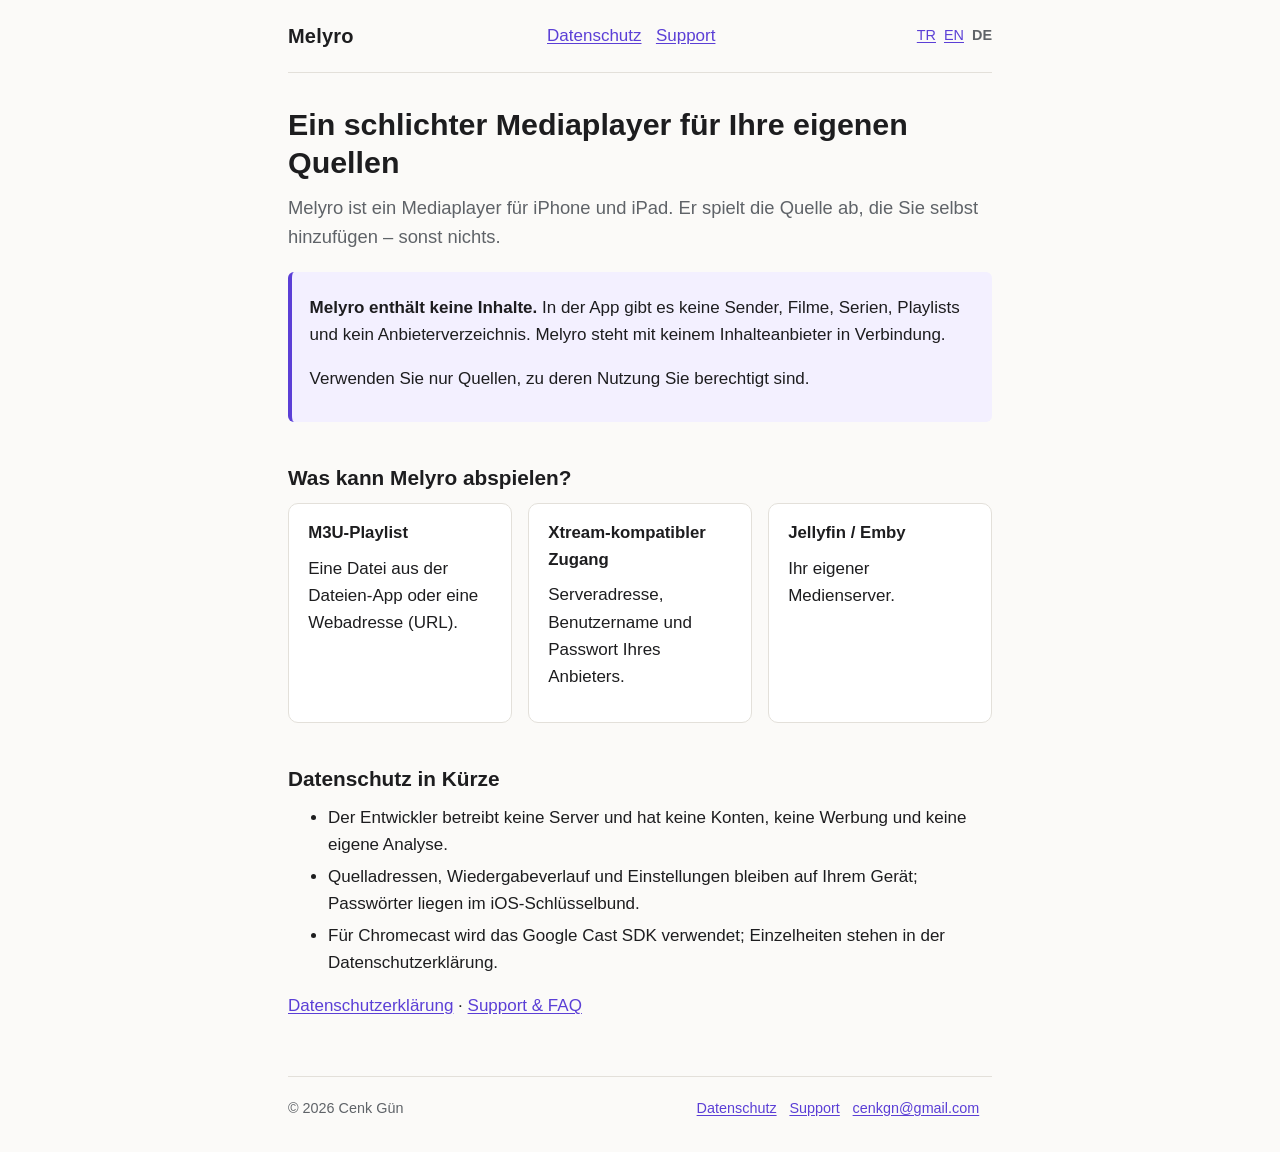
==== index-de.html @ 52bd28e0 "Melyro privacy policy, support page and App Review sample playlist Co-Authored-By: Claude Opus 5.5 (" ====
<!doctype html>
<html lang="de">
<head>
<meta charset="utf-8">
<meta name="viewport" content="width=device-width, initial-scale=1">
<meta name="robots" content="index">
<meta name="description" content="Melyro ist ein iOS-Mediaplayer für Ihre eigenen Quellen. Die App enthält keine Inhalte.">
<title>Melyro — Mediaplayer</title>
<link rel="stylesheet" href="style.css">
<link rel="alternate" hreflang="tr" href="https://cenkgundev.github.io/melyro-site/">
<link rel="alternate" hreflang="en" href="https://cenkgundev.github.io/melyro-site/index-en.html">
<link rel="alternate" hreflang="de" href="https://cenkgundev.github.io/melyro-site/index-de.html">
</head>
<body>
<div class="wrap">
<header class="site">
  <a class="brand" href="index-de.html">Melyro</a>
  <nav><a href="privacy-de.html">Datenschutz</a><a href="support.html#de">Support</a></nav>
  <div class="langs"><a href="index.html" hreflang="tr" lang="tr">TR</a><a href="index-en.html" hreflang="en" lang="en">EN</a><strong>DE</strong></div>
</header>
<main>
<h1>Ein schlichter Mediaplayer für Ihre eigenen Quellen</h1>
<p class="lead">Melyro ist ein Mediaplayer für iPhone und iPad. Er spielt die Quelle ab, die Sie selbst hinzufügen – sonst nichts.</p>

<div class="note">
  <p><strong>Melyro enthält keine Inhalte.</strong> In der App gibt es keine Sender, Filme, Serien, Playlists und kein Anbieterverzeichnis. Melyro steht mit keinem Inhalteanbieter in Verbindung.</p>
  <p>Verwenden Sie nur Quellen, zu deren Nutzung Sie berechtigt sind.</p>
</div>

<h2>Was kann Melyro abspielen?</h2>
<div class="cards">
  <div class="card"><h3>M3U-Playlist</h3><p>Eine Datei aus der Dateien-App oder eine Webadresse (URL).</p></div>
  <div class="card"><h3>Xtream-kompatibler Zugang</h3><p>Serveradresse, Benutzername und Passwort Ihres Anbieters.</p></div>
  <div class="card"><h3>Jellyfin / Emby</h3><p>Ihr eigener Medienserver.</p></div>
</div>

<h2>Datenschutz in Kürze</h2>
<ul>
  <li>Der Entwickler betreibt keine Server und hat keine Konten, keine Werbung und keine eigene Analyse.</li>
  <li>Quelladressen, Wiedergabeverlauf und Einstellungen bleiben auf Ihrem Gerät; Passwörter liegen im iOS-Schlüsselbund.</li>
  <li>Für Chromecast wird das Google Cast SDK verwendet; Einzelheiten stehen in der Datenschutzerklärung.</li>
</ul>
<p><a href="privacy-de.html">Datenschutzerklärung</a> · <a href="support.html#de">Support &amp; FAQ</a></p>
</main>
<footer class="site">
  <span>© 2026 Cenk Gün</span>
  <span><a href="privacy-de.html">Datenschutz</a><a href="support.html#de">Support</a><a href="mailto:cenkgn@gmail.com">cenkgn@gmail.com</a></span>
</footer>
</div>
</body>
</html>
---- style.css ----
:root {
  --bg: #fbfaf8;
  --fg: #1d1d1f;
  --muted: #5f6368;
  --line: #e3e0da;
  --accent: #5b3fd6;
  --card: #ffffff;
  --note: #f3f0ff;
  color-scheme: light;
}
@media (prefers-color-scheme: dark) {
  :root {
    --bg: #121214;
    --fg: #ececf0;
    --muted: #a1a1aa;
    --line: #2c2c31;
    --accent: #a795ff;
    --card: #1b1b1f;
    --note: #221d38;
    color-scheme: dark;
  }
}
* { box-sizing: border-box; }
html { -webkit-text-size-adjust: 100%; }
body {
  margin: 0;
  background: var(--bg);
  color: var(--fg);
  font: 17px/1.6 -apple-system, BlinkMacSystemFont, "Segoe UI", Roboto, "Helvetica Neue", Arial, sans-serif;
  padding: 0 1rem;
}
.wrap { max-width: 44rem; margin: 0 auto; }
header.site {
  display: flex; flex-wrap: wrap; align-items: center; justify-content: space-between;
  gap: .5rem 1rem; padding: 1.25rem 0; border-bottom: 1px solid var(--line);
}
.brand { font-weight: 700; font-size: 1.25rem; color: var(--fg); text-decoration: none; letter-spacing: .01em; }
nav a { margin-left: .9rem; }
nav a:first-child { margin-left: 0; }
.langs { font-size: .9rem; color: var(--muted); }
.langs a, .langs strong { margin-left: .5rem; }
a { color: var(--accent); text-underline-offset: 2px; }
a:hover { text-decoration-thickness: 2px; }
main { padding: 1.5rem 0 2.5rem; }
h1 { font-size: 1.9rem; line-height: 1.25; margin: .5rem 0 .75rem; }
h2 { font-size: 1.3rem; margin: 2.2rem 0 .5rem; padding-top: .25rem; }
h3 { font-size: 1.05rem; margin: 1.5rem 0 .35rem; }
p, ul, ol { margin: .5rem 0 1rem; }
li { margin: .3rem 0; }
.lead { font-size: 1.15rem; color: var(--muted); }
.meta { color: var(--muted); font-size: .95rem; }
.note {
  background: var(--note); border-left: 4px solid var(--accent);
  padding: .9rem 1.1rem; border-radius: 6px; margin: 1.25rem 0;
}
.card {
  background: var(--card); border: 1px solid var(--line); border-radius: 10px;
  padding: 1rem 1.2rem; margin: 1rem 0;
}
.cards { display: grid; gap: 1rem; grid-template-columns: repeat(auto-fit, minmax(14rem, 1fr)); }
.cards .card { margin: 0; }
.cards h3 { margin-top: 0; }
table { border-collapse: collapse; width: 100%; font-size: .95rem; }
.table { overflow-x: auto; margin: 1rem 0; }
th, td { text-align: left; vertical-align: top; padding: .55rem .6rem; border-bottom: 1px solid var(--line); }
th { font-weight: 600; }
code { font-family: ui-monospace, SFMono-Regular, Menlo, monospace; font-size: .88em; word-break: break-all; }
details { border-bottom: 1px solid var(--line); padding: .6rem 0; }
summary { cursor: pointer; font-weight: 600; }
details > :not(summary) { margin-top: .5rem; }
hr { border: 0; border-top: 1px solid var(--line); margin: 2.5rem 0; }
footer.site {
  border-top: 1px solid var(--line); padding: 1.25rem 0 2rem;
  color: var(--muted); font-size: .9rem;
  display: flex; flex-wrap: wrap; justify-content: space-between; gap: .5rem 1rem;
}
footer.site a { margin-right: .8rem; }
@media (max-width: 30rem) {
  body { font-size: 16px; }
  h1 { font-size: 1.6rem; }
}
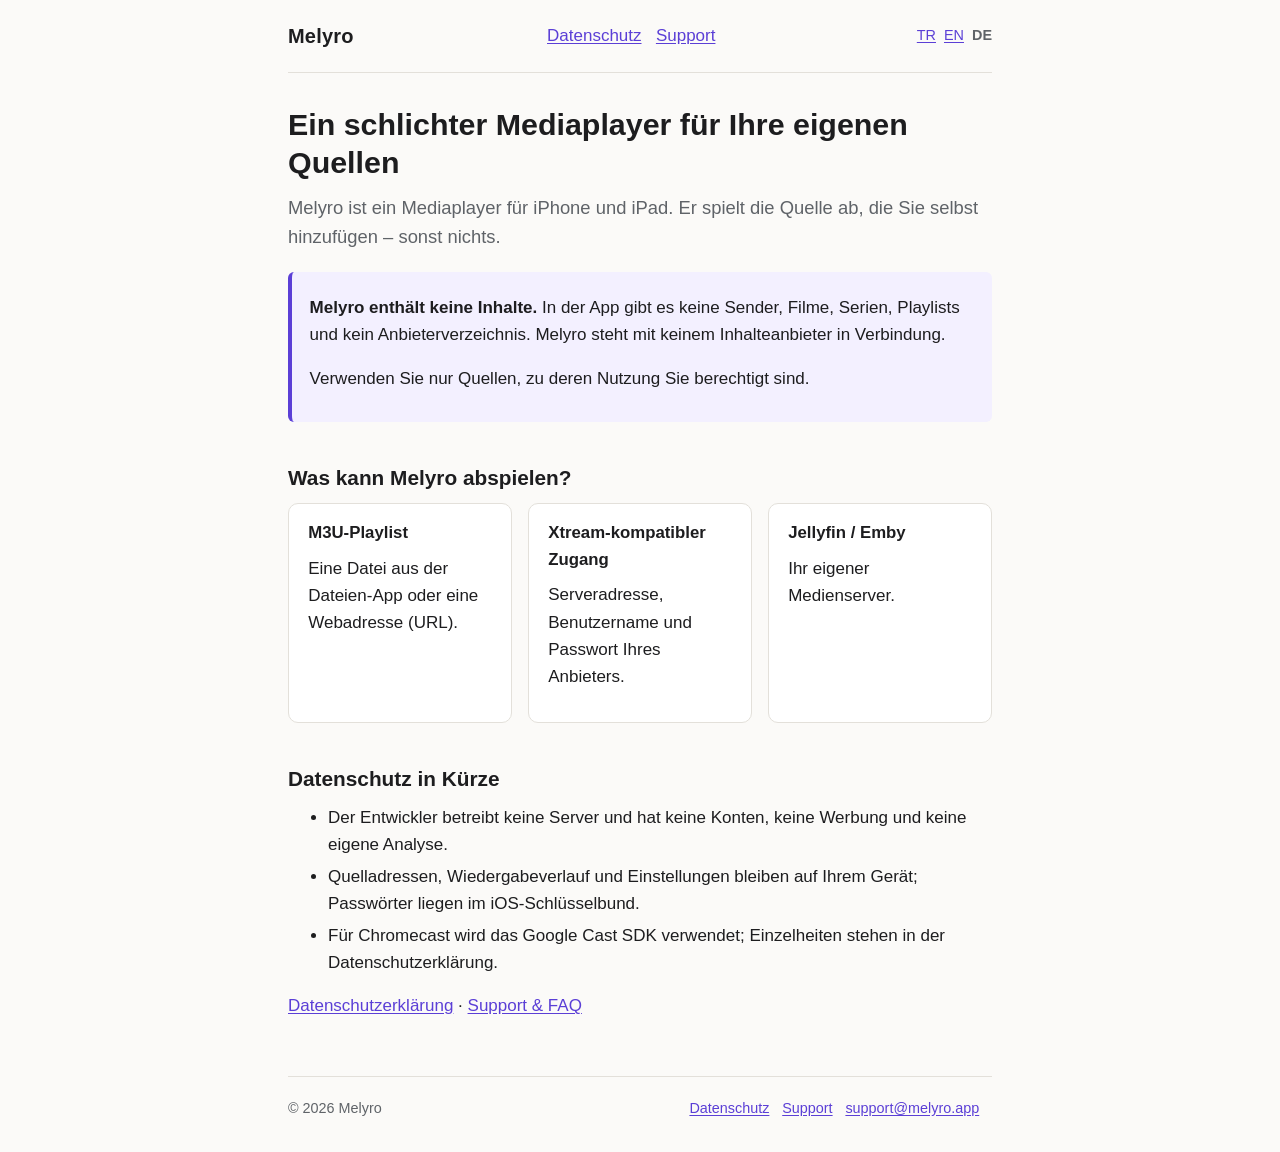
==== commit 32d83d69: "İletişim adresi support@melyro.app; alt bilgide ad yerine Melyro Sitedeki tüm cenkgn@gmail.com bağla" ====
--- a/index-de.html
+++ b/index-de.html
@@ -43,8 +43,8 @@
 <p><a href="privacy-de.html">Datenschutzerklärung</a> · <a href="support.html#de">Support &amp; FAQ</a></p>
 </main>
 <footer class="site">
-  <span>© 2026 Cenk Gün</span>
-  <span><a href="privacy-de.html">Datenschutz</a><a href="support.html#de">Support</a><a href="mailto:cenkgn@gmail.com">cenkgn@gmail.com</a></span>
+  <span>© 2026 Melyro</span>
+  <span><a href="privacy-de.html">Datenschutz</a><a href="support.html#de">Support</a><a href="mailto:support@melyro.app">support@melyro.app</a></span>
 </footer>
 </div>
 </body>
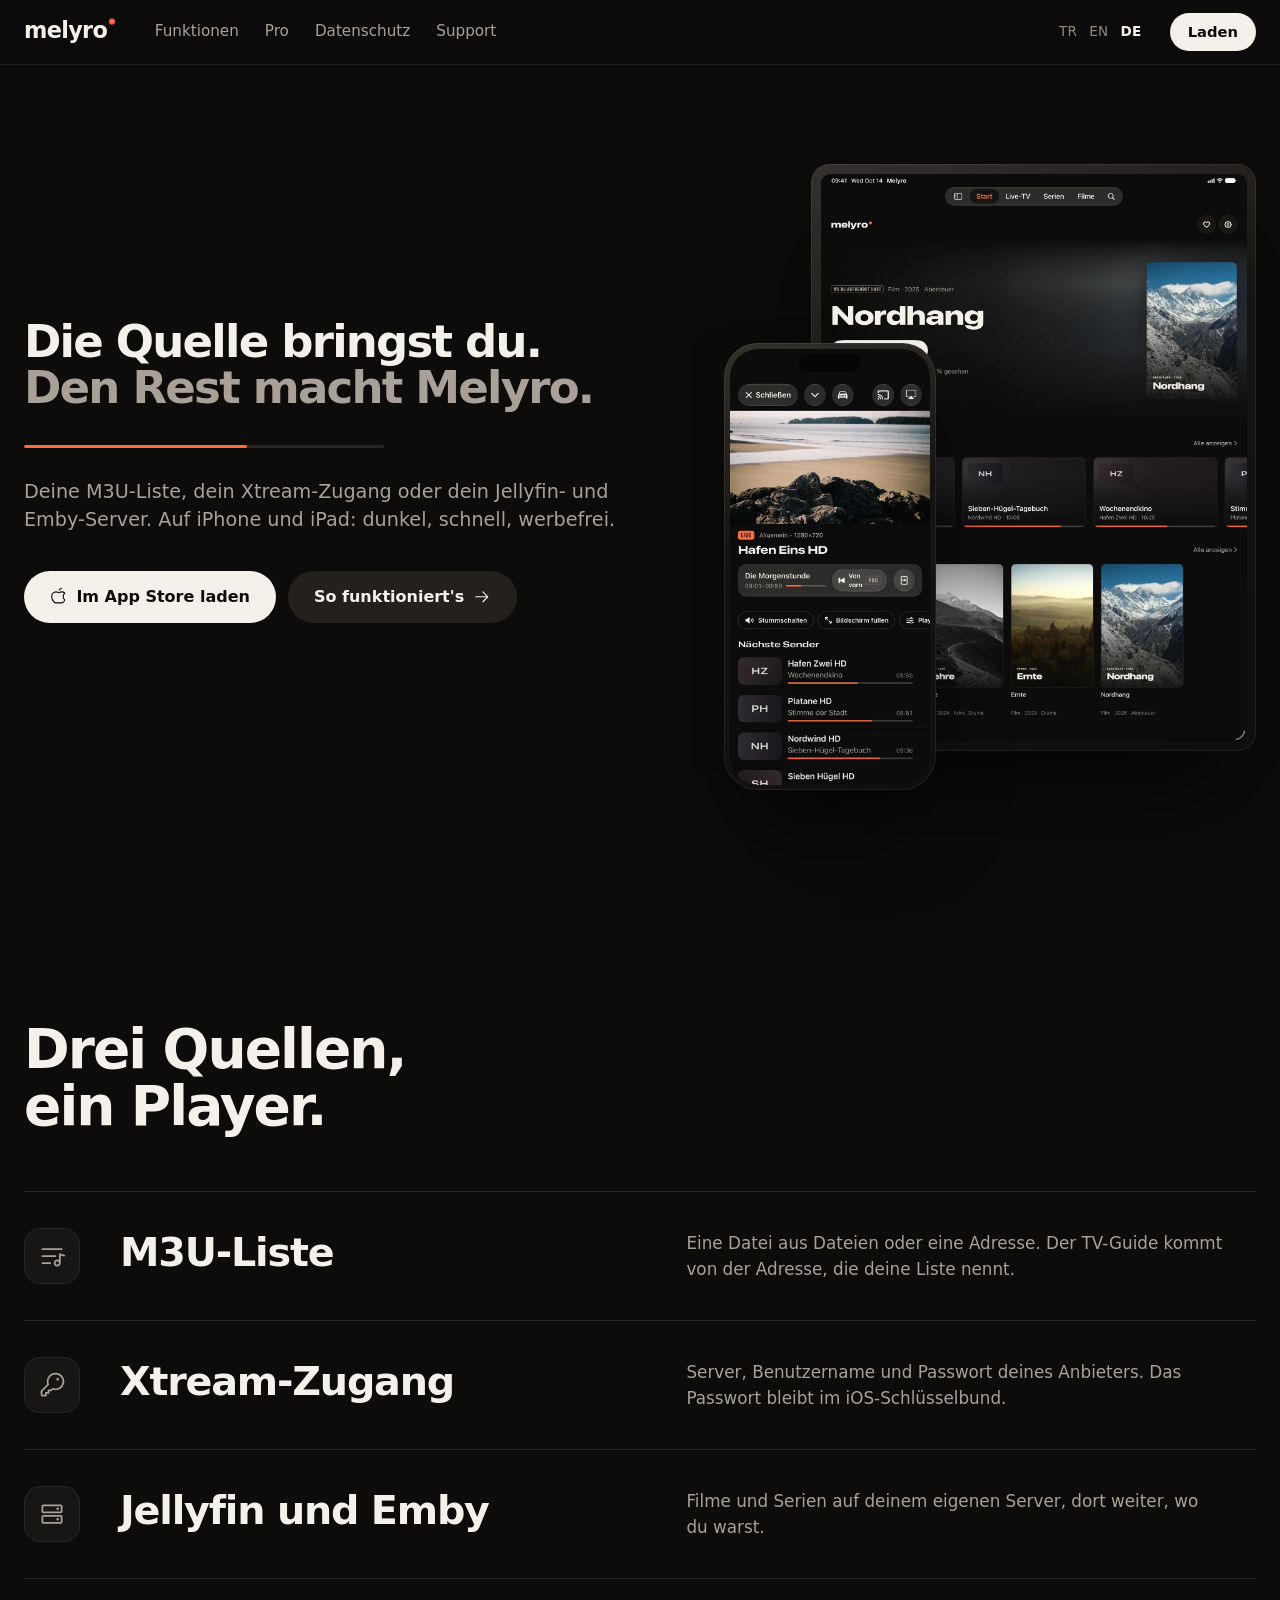
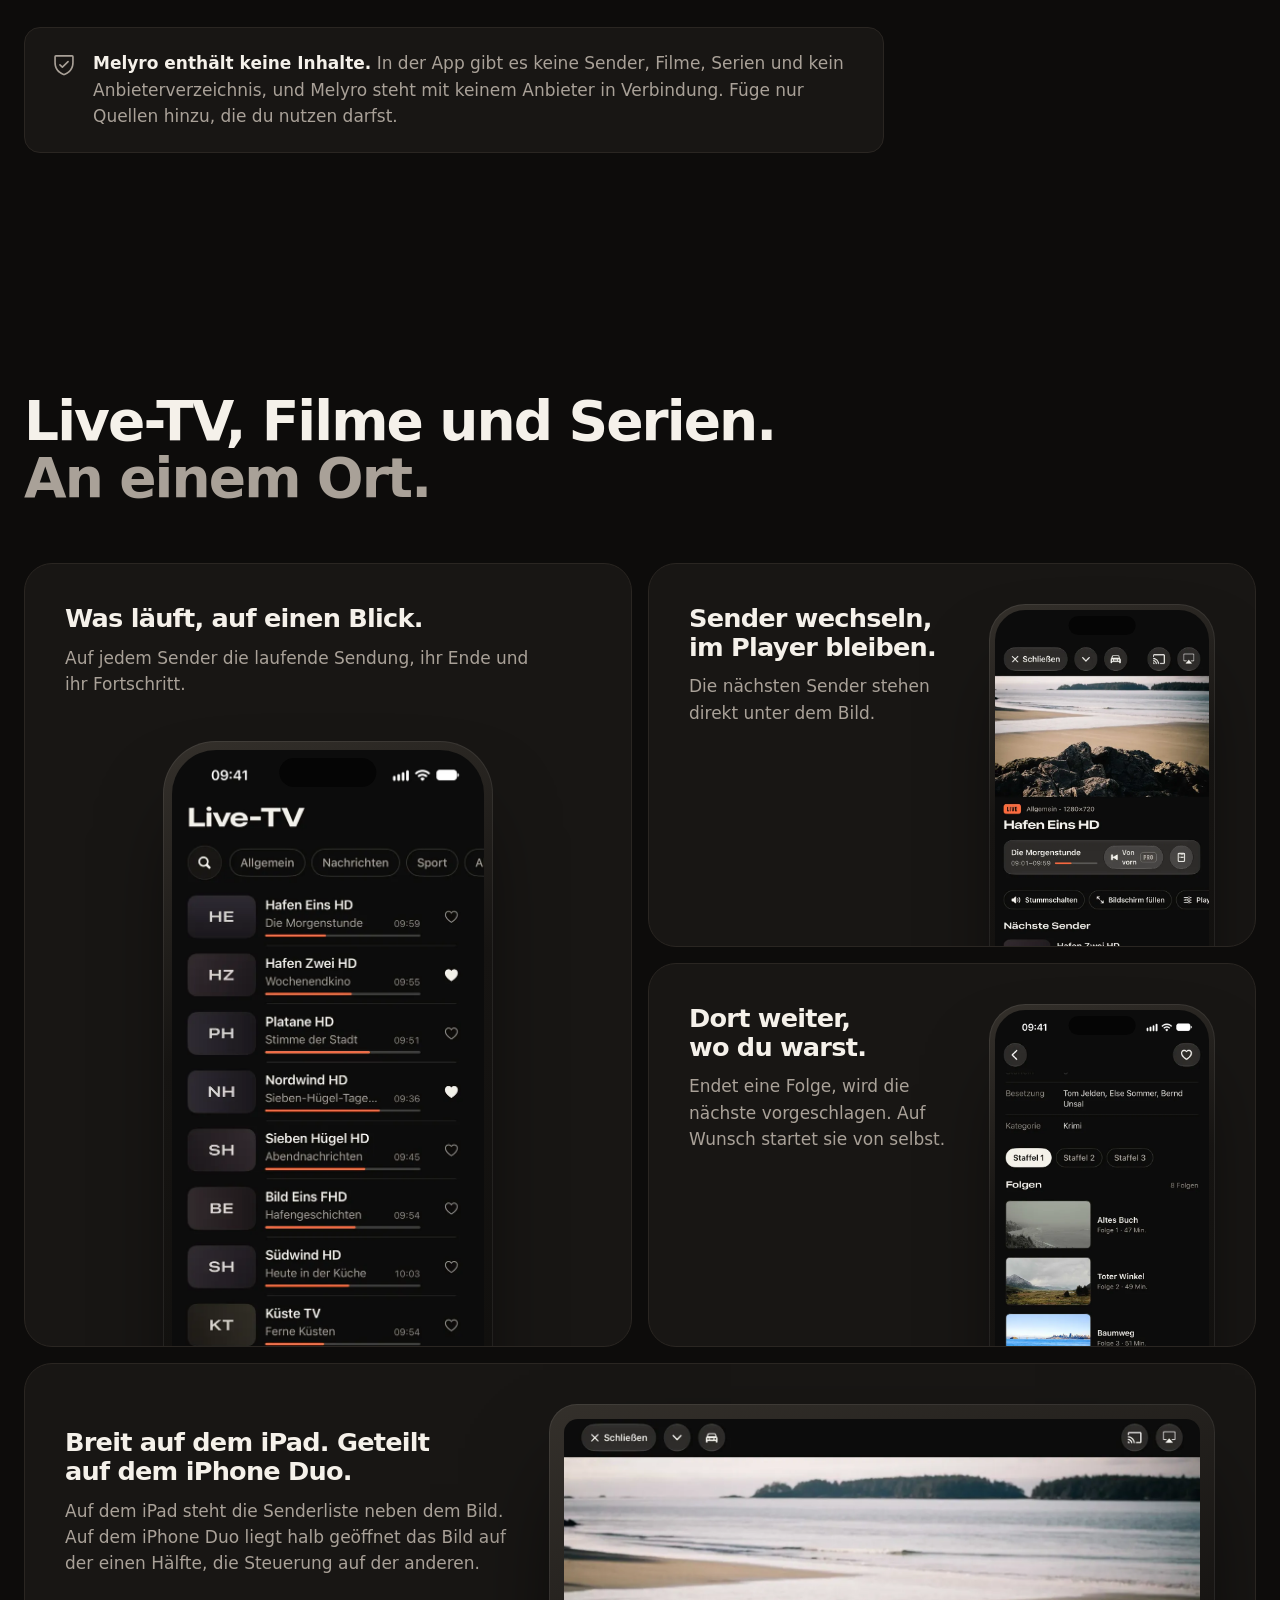
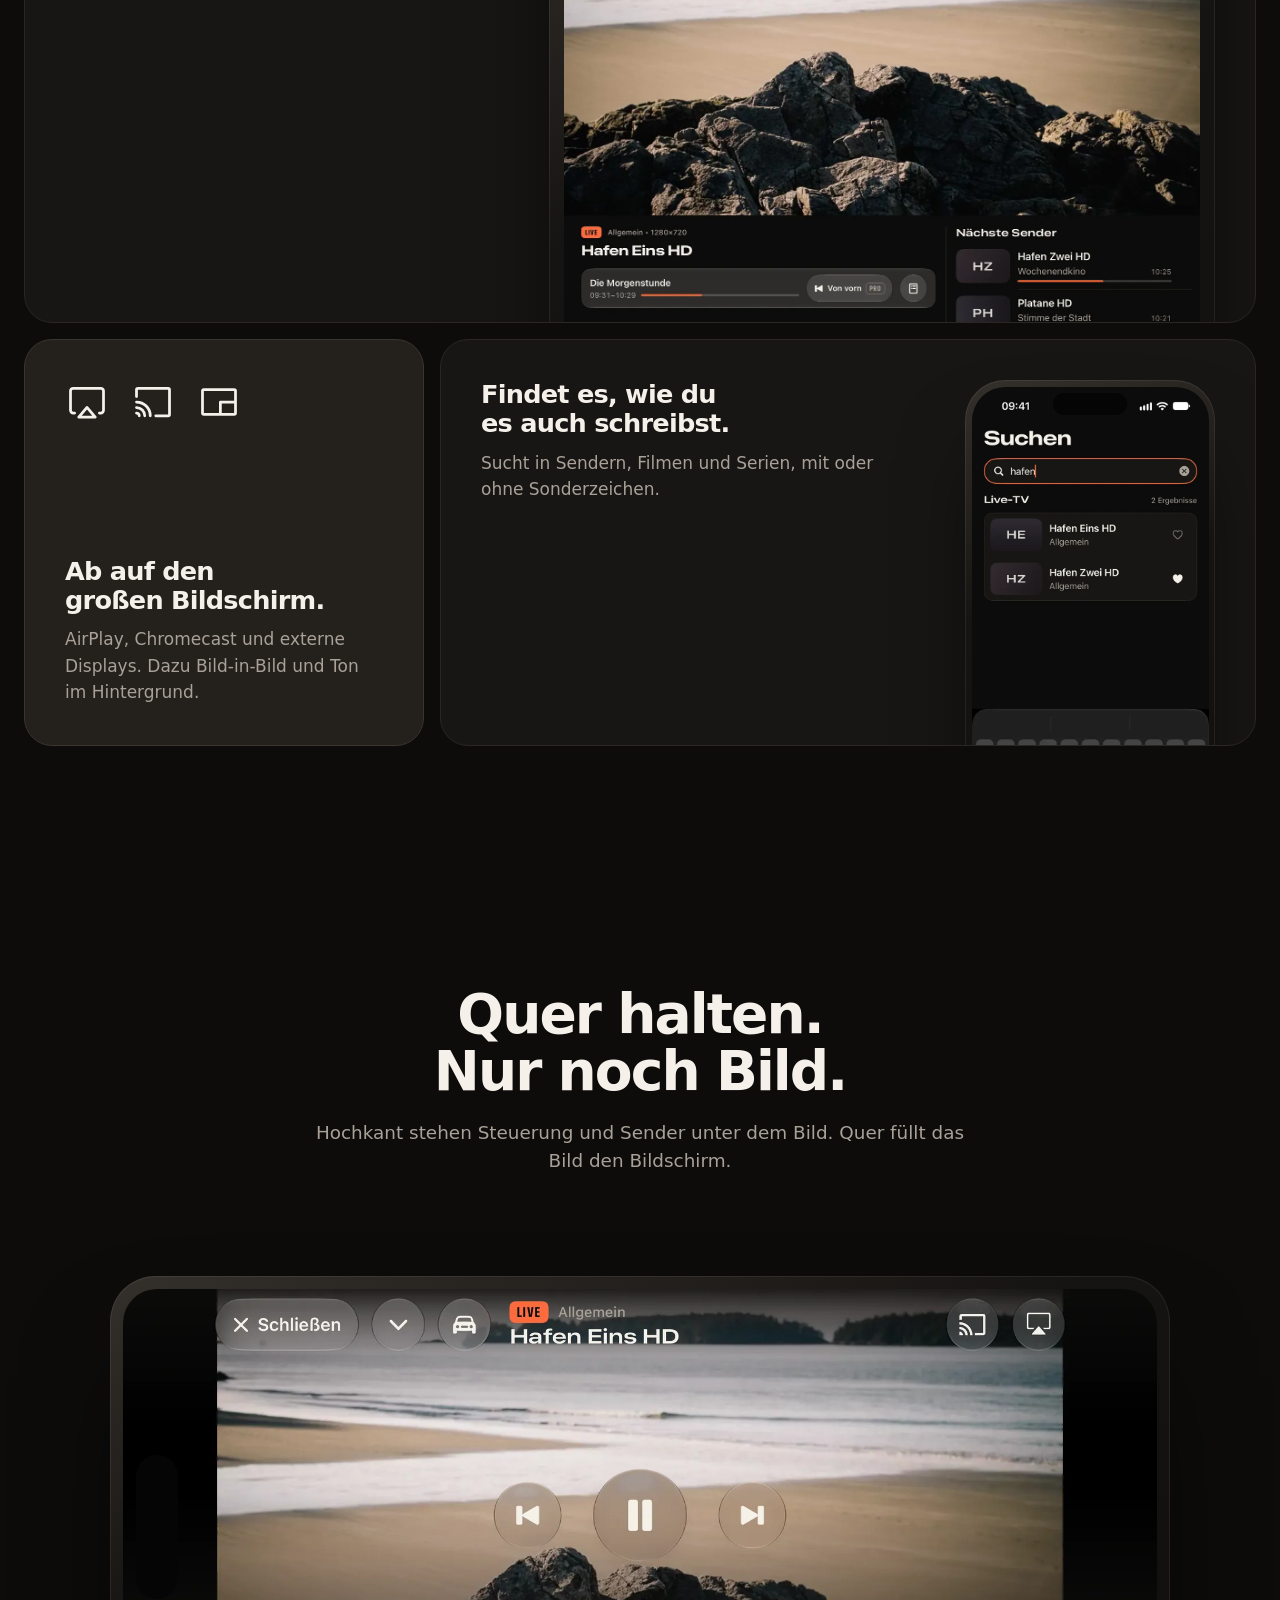
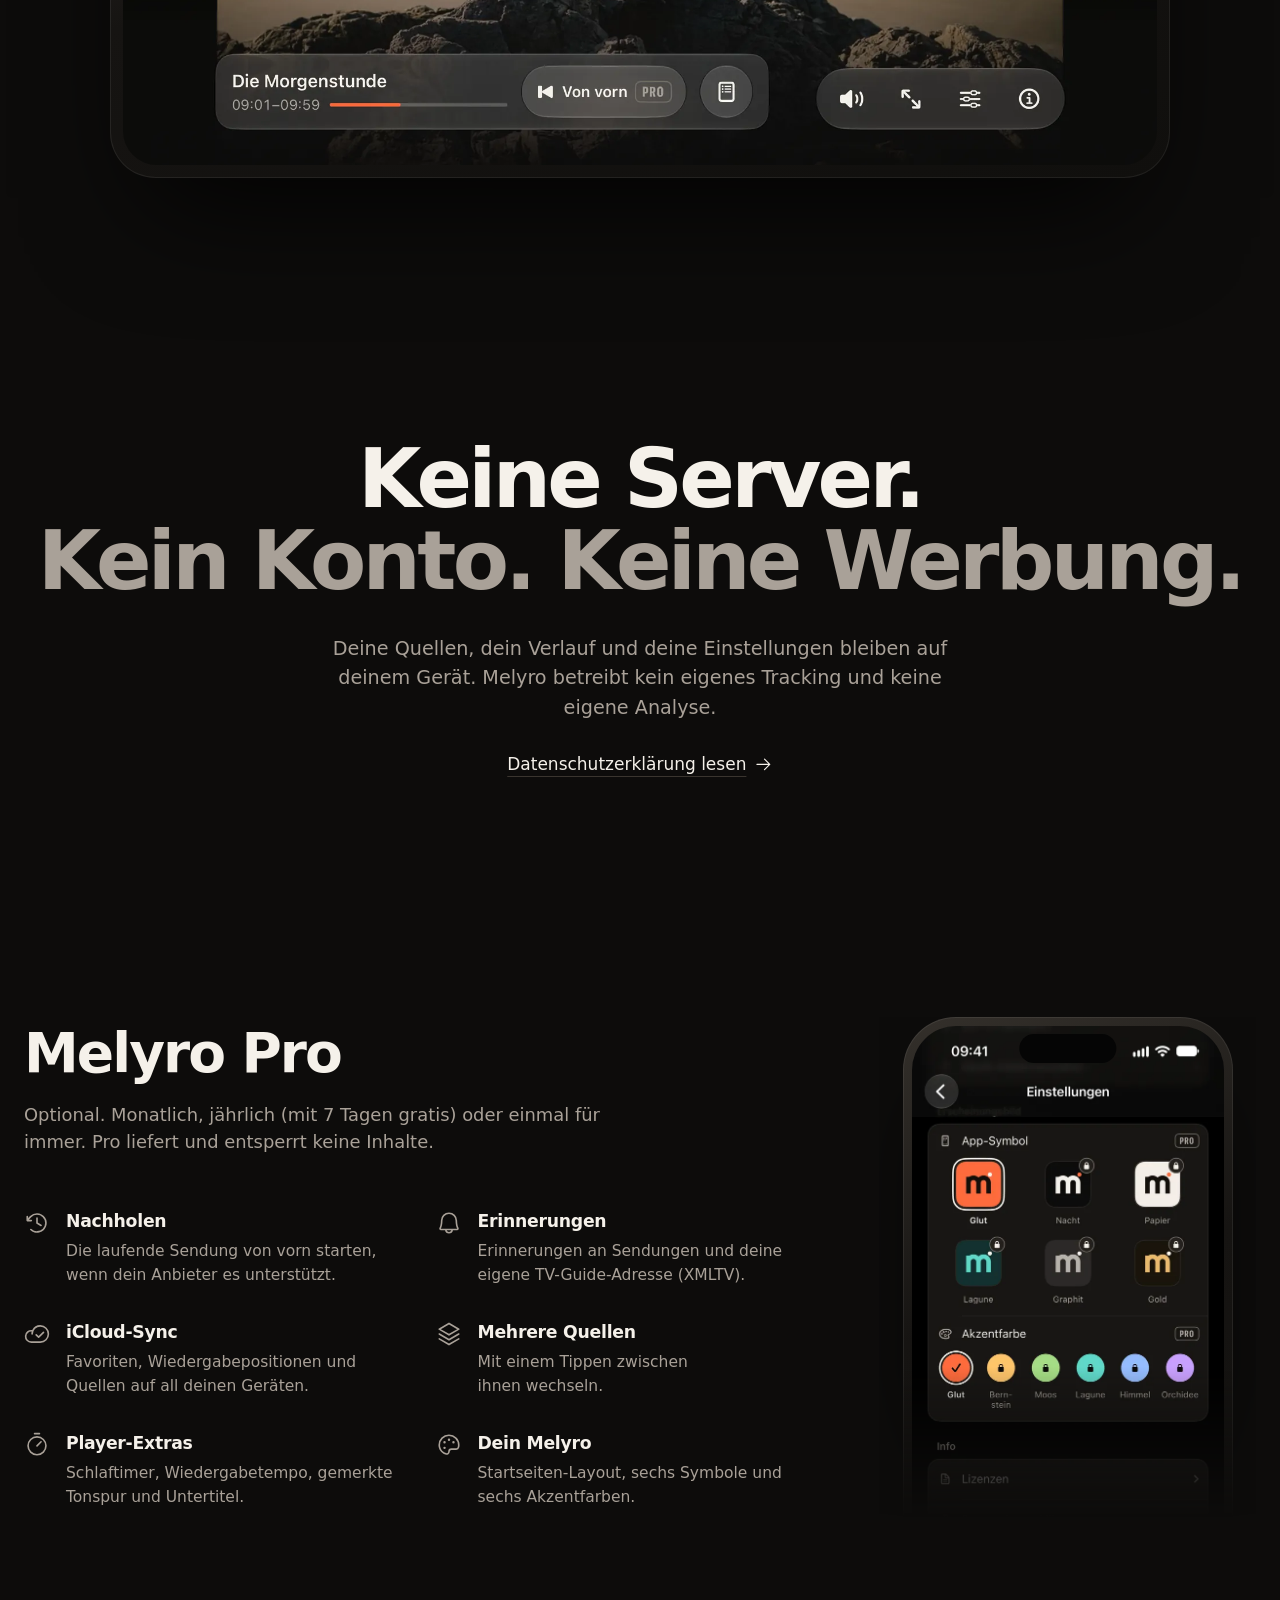
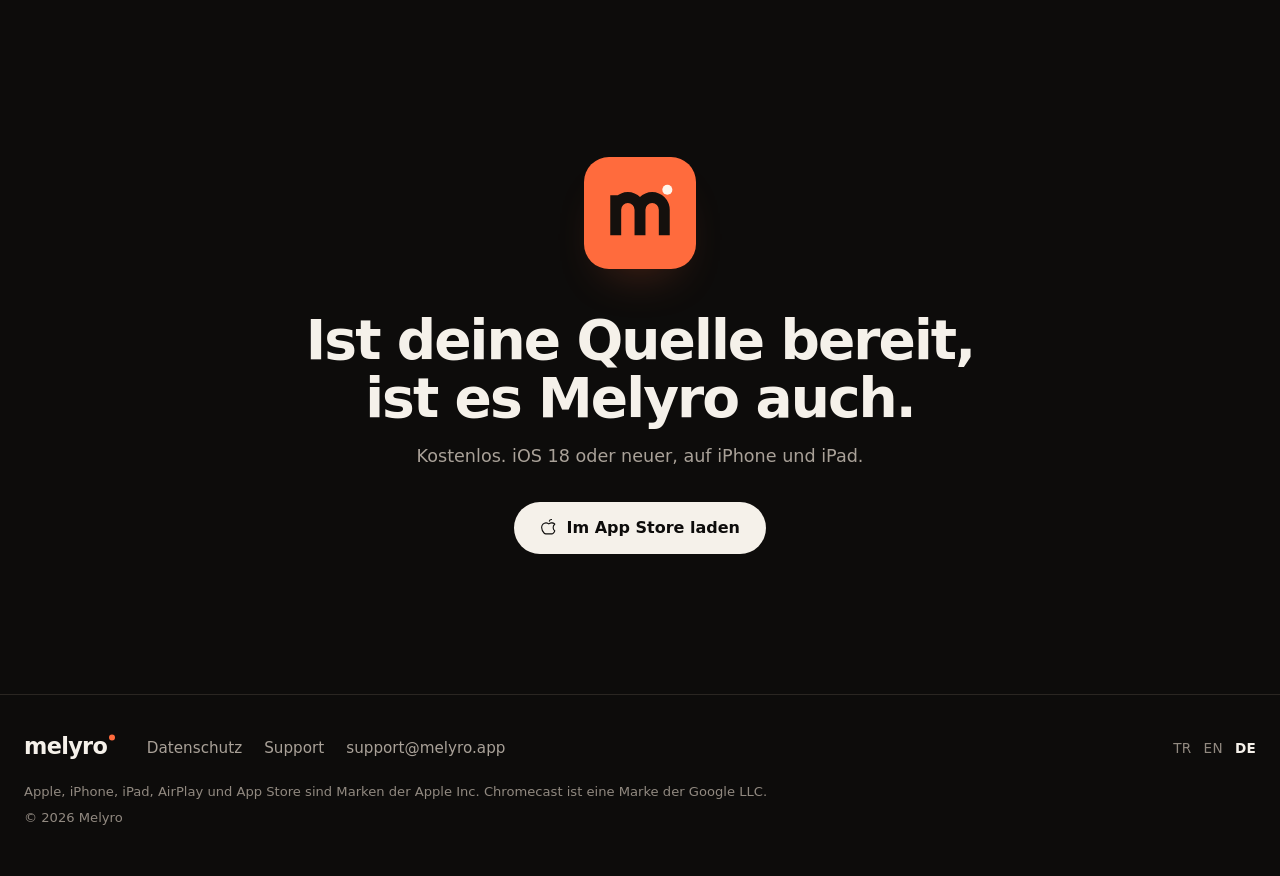
==== commit ac4cf393: "Yeni anasayfa: Sinyal diliyle ürün sayfası (TR/EN/DE) Anasayfa baştan tasarlandı: uygulamanın Sinyal" ====
--- a/index-de.html
+++ b/index-de.html
@@ -2,50 +2,169 @@
 <html lang="de">
 <head>
 <meta charset="utf-8">
-<meta name="viewport" content="width=device-width, initial-scale=1">
+<meta name="viewport" content="width=device-width, initial-scale=1, viewport-fit=cover">
 <meta name="robots" content="index">
-<meta name="description" content="Melyro ist ein iOS-Mediaplayer für Ihre eigenen Quellen. Die App enthält keine Inhalte.">
-<title>Melyro — Mediaplayer</title>
-<link rel="stylesheet" href="style.css">
-<link rel="alternate" hreflang="tr" href="https://cenkgundev.github.io/melyro-site/">
-<link rel="alternate" hreflang="en" href="https://cenkgundev.github.io/melyro-site/index-en.html">
-<link rel="alternate" hreflang="de" href="https://cenkgundev.github.io/melyro-site/index-de.html">
+<meta name="description" content="Melyro spielt deine eigene M3U-Liste, deinen Xtream-Zugang oder deinen Jellyfin- und Emby-Server auf iPhone und iPad ab. Dunkel, schnell und werbefrei. Ohne eigene Inhalte.">
+<meta name="theme-color" content="#0D0C0B">
+<meta name="color-scheme" content="dark">
+<meta name="apple-itunes-app" content="app-id=6812315758">
+<meta property="og:type" content="website">
+<meta property="og:title" content="Melyro: ein Mediaplayer für iPhone und iPad">
+<meta property="og:description" content="Melyro spielt deine eigene M3U-Liste, deinen Xtream-Zugang oder deinen Jellyfin- und Emby-Server auf iPhone und iPad ab. Dunkel, schnell und werbefrei. Ohne eigene Inhalte.">
+<meta property="og:url" content="https://melyro.app/index-de.html">
+<meta property="og:image" content="https://melyro.app/img/og.png">
+<meta name="twitter:card" content="summary_large_image">
+<title>Melyro: ein Mediaplayer für iPhone und iPad</title>
+<link rel="canonical" href="https://melyro.app/index-de.html">
+<link rel="alternate" hreflang="tr" href="https://melyro.app/">
+<link rel="alternate" hreflang="en" href="https://melyro.app/index-en.html">
+<link rel="alternate" hreflang="de" href="https://melyro.app/index-de.html">
+<link rel="icon" href="img/mark.svg" type="image/svg+xml">
+<link rel="apple-touch-icon" href="img/apple-touch-icon.png">
+<link rel="preload" as="image" href="img/player-de.webp" fetchpriority="high">
+<link rel="stylesheet" href="home.css">
+<script src="home.js" defer></script>
 </head>
-<body>
-<div class="wrap">
-<header class="site">
-  <a class="brand" href="index-de.html">Melyro</a>
-  <nav><a href="privacy-de.html">Datenschutz</a><a href="support.html#de">Support</a></nav>
-  <div class="langs"><a href="index.html" hreflang="tr" lang="tr">TR</a><a href="index-en.html" hreflang="en" lang="en">EN</a><strong>DE</strong></div>
+<body class="home">
+<a class="skip" href="#main">Funktionen</a>
+<header class="bar">
+  <div class="bar-in">
+    <a class="brand" href="index-de.html" aria-label="Melyro"><span class="wm">melyro<span class="lamp" aria-hidden="true"></span></span></a>
+    <nav aria-label="Melyro">
+      <a href="#ozellikler">Funktionen</a>
+      <a href="#pro">Pro</a>
+      <a href="privacy-de.html">Datenschutz</a>
+      <a href="support.html#de">Support</a>
+    </nav>
+    <div class="langs" role="group" aria-label="Sprache"><a href="index.html" hreflang="tr" lang="tr">TR</a><a href="index-en.html" hreflang="en" lang="en">EN</a><strong aria-current="page">DE</strong></div>
+    <a class="btn btn-primary btn-small" href="https://apps.apple.com/app/id6812315758">Laden</a>
+  </div>
 </header>
-<main>
-<h1>Ein schlichter Mediaplayer für Ihre eigenen Quellen</h1>
-<p class="lead">Melyro ist ein Mediaplayer für iPhone und iPad. Er spielt die Quelle ab, die Sie selbst hinzufügen – sonst nichts.</p>
 
-<div class="note">
-  <p><strong>Melyro enthält keine Inhalte.</strong> In der App gibt es keine Sender, Filme, Serien, Playlists und kein Anbieterverzeichnis. Melyro steht mit keinem Inhalteanbieter in Verbindung.</p>
-  <p>Verwenden Sie nur Quellen, zu deren Nutzung Sie berechtigt sind.</p>
-</div>
+<main id="main">
+<section class="hero">
+  <div class="hero-copy">
+    <h1 style="--h1max:3.22rem;--h1v:3.52vw"><span class="l1">Die Quelle bringst du.</span><span class="l2">Den Rest macht Melyro.</span></h1>
+    <div class="now" aria-hidden="true"><span></span></div>
+    <p class="hero-sub">Deine M3U-Liste, dein Xtream-Zugang oder dein Jellyfin- und Emby-Server. Auf iPhone und iPad: dunkel, schnell, werbefrei.</p>
+    <div class="ctas">
+      <a class="btn btn-primary " href="https://apps.apple.com/app/id6812315758"><svg class="ic ic-btn" aria-hidden="true" focusable="false" xmlns="http://www.w3.org/2000/svg" viewBox="0 0 256 256" fill="currentColor"><path d="M223.3,169.59a8.07,8.07,0,0,0-2.8-3.4C203.53,154.53,200,134.64,200,120c0-17.67,13.47-33.06,21.5-40.67a8,8,0,0,0,0-11.62C208.82,55.74,187.82,48,168,48a72.2,72.2,0,0,0-40,12.13,71.56,71.56,0,0,0-90.71,9.09A74.63,74.63,0,0,0,16,123.4a127.06,127.06,0,0,0,40.14,89.73A39.8,39.8,0,0,0,83.59,224h87.68a39.84,39.84,0,0,0,29.12-12.57,125,125,0,0,0,17.82-24.6C225.23,174,224.33,172,223.3,169.59Zm-34.63,30.94a23.76,23.76,0,0,1-17.4,7.47H83.59a23.82,23.82,0,0,1-16.44-6.51A111.14,111.14,0,0,1,32,123,58.5,58.5,0,0,1,48.65,80.47,54.81,54.81,0,0,1,88,64h.78A55.45,55.45,0,0,1,123,76.28a8,8,0,0,0,10,0A55.44,55.44,0,0,1,168,64a70.64,70.64,0,0,1,36,10.35c-13,14.52-20,30.47-20,45.65,0,23.77,7.64,42.73,22.18,55.3A105.82,105.82,0,0,1,188.67,200.53ZM128.23,30A40,40,0,0,1,167,0h1a8,8,0,0,1,0,16h-1a24,24,0,0,0-23.24,18,8,8,0,1,1-15.5-4Z"/></svg><span>Im App Store laden</span></a>
+      <a class="btn btn-ghost" href="#kaynaklar">So funktioniert&#x27;s<svg class="ic ic-btn" aria-hidden="true" focusable="false" xmlns="http://www.w3.org/2000/svg" viewBox="0 0 256 256" fill="currentColor"><path d="M221.66,133.66l-72,72a8,8,0,0,1-11.32-11.32L196.69,136H40a8,8,0,0,1,0-16H196.69L138.34,61.66a8,8,0,0,1,11.32-11.32l72,72A8,8,0,0,1,221.66,133.66Z"/></svg></a>
+    </div>
+  </div>
+  <div class="hero-art">
+    <div class="tablet"><div class="dev"><img src="img/ipad-home-de.webp" alt="Melyro-Startseite auf dem iPad: weiterschauen, Live-Sender und Favoriten" width="1400" height="1867"></div></div>
+    <div class="phone hero-phone"><div class="dev"><img src="img/player-de.webp" alt="Der Melyro-Player: unter dem Bild die laufende Sendung und die nächsten Sender" width="640" height="1390" fetchpriority="high"><span class="island" aria-hidden="true"></span></div></div>
+  </div>
+</section>
 
-<h2>Was kann Melyro abspielen?</h2>
-<div class="cards">
-  <div class="card"><h3>M3U-Playlist</h3><p>Eine Datei aus der Dateien-App oder eine Webadresse (URL).</p></div>
-  <div class="card"><h3>Xtream-kompatibler Zugang</h3><p>Serveradresse, Benutzername und Passwort Ihres Anbieters.</p></div>
-  <div class="card"><h3>Jellyfin / Emby</h3><p>Ihr eigener Medienserver.</p></div>
-</div>
+<section class="sources" id="kaynaklar">
+  <h2 data-reveal>Drei Quellen, ein Player.</h2>
+  <ol class="src-list">
+    <li class="src" data-reveal>
+      <span class="src-ic"><svg class="ic" aria-hidden="true" focusable="false" xmlns="http://www.w3.org/2000/svg" viewBox="0 0 256 256" fill="currentColor"><path d="M32,64a8,8,0,0,1,8-8H216a8,8,0,0,1,0,16H40A8,8,0,0,1,32,64Zm8,72H160a8,8,0,0,0,0-16H40a8,8,0,0,0,0,16Zm72,48H40a8,8,0,0,0,0,16h72a8,8,0,0,0,0-16Zm135.66-57.7a8,8,0,0,1-10,5.36L208,122.75V192a32.05,32.05,0,1,1-16-27.69V112a8,8,0,0,1,10.3-7.66l40,12A8,8,0,0,1,247.66,126.3ZM192,192a16,16,0,1,0-16,16A16,16,0,0,0,192,192Z"/></svg></span>
+      <h3>M3U-Liste</h3>
+      <p>Eine Datei aus Dateien oder eine Adresse. Der TV-Guide kommt von der Adresse, die deine Liste nennt.</p>
+    </li>
+<li class="src" data-reveal>
+      <span class="src-ic"><svg class="ic" aria-hidden="true" focusable="false" xmlns="http://www.w3.org/2000/svg" viewBox="0 0 256 256" fill="currentColor"><path d="M216.57,39.43A80,80,0,0,0,83.91,120.78L28.69,176A15.86,15.86,0,0,0,24,187.31V216a16,16,0,0,0,16,16H72a8,8,0,0,0,8-8V208H96a8,8,0,0,0,8-8V184h16a8,8,0,0,0,5.66-2.34l9.56-9.57A79.73,79.73,0,0,0,160,176h.1A80,80,0,0,0,216.57,39.43ZM224,98.1c-1.09,34.09-29.75,61.86-63.89,61.9H160a63.7,63.7,0,0,1-23.65-4.51,8,8,0,0,0-8.84,1.68L116.69,168H96a8,8,0,0,0-8,8v16H72a8,8,0,0,0-8,8v16H40V187.31l58.83-58.82a8,8,0,0,0,1.68-8.84A63.72,63.72,0,0,1,96,95.92c0-34.14,27.81-62.8,61.9-63.89A64,64,0,0,1,224,98.1ZM192,76a12,12,0,1,1-12-12A12,12,0,0,1,192,76Z"/></svg></span>
+      <h3>Xtream-Zugang</h3>
+      <p>Server, Benutzername und Passwort deines Anbieters. Das Passwort bleibt im iOS-Schlüsselbund.</p>
+    </li>
+<li class="src" data-reveal>
+      <span class="src-ic"><svg class="ic" aria-hidden="true" focusable="false" xmlns="http://www.w3.org/2000/svg" viewBox="0 0 256 256" fill="currentColor"><path d="M208,136H48a16,16,0,0,0-16,16v48a16,16,0,0,0,16,16H208a16,16,0,0,0,16-16V152A16,16,0,0,0,208,136Zm0,64H48V152H208v48Zm0-160H48A16,16,0,0,0,32,56v48a16,16,0,0,0,16,16H208a16,16,0,0,0,16-16V56A16,16,0,0,0,208,40Zm0,64H48V56H208v48ZM192,80a12,12,0,1,1-12-12A12,12,0,0,1,192,80Zm0,96a12,12,0,1,1-12-12A12,12,0,0,1,192,176Z"/></svg></span>
+      <h3>Jellyfin und Emby</h3>
+      <p>Filme und Serien auf deinem eigenen Server, dort weiter, wo du warst.</p>
+    </li>
+  </ol>
+  <div class="note" data-reveal>
+    <svg class="ic" aria-hidden="true" focusable="false" xmlns="http://www.w3.org/2000/svg" viewBox="0 0 256 256" fill="currentColor"><path d="M208,40H48A16,16,0,0,0,32,56v56c0,52.72,25.52,84.67,46.93,102.19,23.06,18.86,46,25.26,47,25.53a8,8,0,0,0,4.2,0c1-.27,23.91-6.67,47-25.53C198.48,196.67,224,164.72,224,112V56A16,16,0,0,0,208,40Zm0,72c0,37.07-13.66,67.16-40.6,89.42A129.3,129.3,0,0,1,128,223.62a128.25,128.25,0,0,1-38.92-21.81C61.82,179.51,48,149.3,48,112l0-56,160,0ZM82.34,141.66a8,8,0,0,1,11.32-11.32L112,148.69l50.34-50.35a8,8,0,0,1,11.32,11.32l-56,56a8,8,0,0,1-11.32,0Z"/></svg>
+    <p><strong>Melyro enthält keine Inhalte.</strong> In der App gibt es keine Sender, Filme, Serien und kein Anbieterverzeichnis, und Melyro steht mit keinem Anbieter in Verbindung. Füge nur Quellen hinzu, die du nutzen darfst.</p>
+  </div>
+</section>
 
-<h2>Datenschutz in Kürze</h2>
-<ul>
-  <li>Der Entwickler betreibt keine Server und hat keine Konten, keine Werbung und keine eigene Analyse.</li>
-  <li>Quelladressen, Wiedergabeverlauf und Einstellungen bleiben auf Ihrem Gerät; Passwörter liegen im iOS-Schlüsselbund.</li>
-  <li>Für Chromecast wird das Google Cast SDK verwendet; Einzelheiten stehen in der Datenschutzerklärung.</li>
-</ul>
-<p><a href="privacy-de.html">Datenschutzerklärung</a> · <a href="support.html#de">Support &amp; FAQ</a></p>
+<section class="features" id="ozellikler">
+  <h2 class="two" data-reveal><span>Live-TV, Filme und Serien.</span><span>An einem Ort.</span></h2>
+  <div class="bento">
+    <article class="cell c-live" data-reveal>
+      <div class="cell-txt"><h3>Was läuft, auf einen Blick.</h3><p>Auf jedem Sender die laufende Sendung, ihr Ende und ihr Fortschritt.</p></div>
+      <div class="phone rise"><div class="dev"><img src="img/live-de.webp" alt="Live-TV-Liste: auf jedem Sender die laufende Sendung mit Fortschrittslinie" width="640" height="1390" loading="lazy" decoding="async"><span class="island" aria-hidden="true"></span></div></div>
+    </article>
+    <article class="cell c-player" data-reveal>
+      <div class="cell-txt"><h3>Sender wechseln, im Player bleiben.</h3><p>Die nächsten Sender stehen direkt unter dem Bild.</p></div>
+      <div class="phone rise peek"><div class="dev"><img src="img/player-de.webp" alt="Der Melyro-Player: unter dem Bild die laufende Sendung und die nächsten Sender" width="640" height="1390" loading="lazy" decoding="async"><span class="island" aria-hidden="true"></span></div></div>
+    </article>
+    <article class="cell c-series" data-reveal>
+      <div class="cell-txt"><h3>Dort weiter, wo du warst.</h3><p>Endet eine Folge, wird die nächste vorgeschlagen. Auf Wunsch startet sie von selbst.</p></div>
+      <div class="phone rise peek"><div class="dev"><img src="img/series-de.webp" alt="Serienansicht: Staffeln und Folgen" width="640" height="1390" loading="lazy" decoding="async"><span class="island" aria-hidden="true"></span></div></div>
+    </article>
+    <article class="cell c-ipad" data-reveal>
+      <div class="cell-txt"><h3>Breit auf dem iPad. Geteilt auf dem iPhone Duo.</h3><p>Auf dem iPad steht die Senderliste neben dem Bild. Auf dem iPhone Duo liegt halb geöffnet das Bild auf der einen Hälfte, die Steuerung auf der anderen.</p></div>
+      <div class="tablet tablet-cell"><div class="dev"><img src="img/ipad-player-de.webp" alt="Der Player auf dem iPad: die Senderliste neben dem Bild" width="1400" height="1867" loading="lazy" decoding="async"></div></div>
+    </article>
+    <article class="cell c-cast" data-reveal>
+      <div class="cast-icons"><svg class="ic ic-xl" aria-hidden="true" focusable="false" xmlns="http://www.w3.org/2000/svg" viewBox="0 0 256 256" fill="currentColor"><path d="M134.08,154.79a8,8,0,0,0-12.15,0l-48,56A8,8,0,0,0,80,224h96a8,8,0,0,0,6.07-13.21ZM97.39,208,128,172.29,158.61,208ZM232,64V176a24,24,0,0,1-24,24h-8a8,8,0,0,1,0-16h8a8,8,0,0,0,8-8V64a8,8,0,0,0-8-8H48a8,8,0,0,0-8,8V176a8,8,0,0,0,8,8h8a8,8,0,0,1,0,16H48a24,24,0,0,1-24-24V64A24,24,0,0,1,48,40H208A24,24,0,0,1,232,64Z"/></svg><svg class="ic ic-xl" aria-hidden="true" focusable="false" xmlns="http://www.w3.org/2000/svg" viewBox="0 0 256 256" fill="currentColor"><path d="M232,56V200a16,16,0,0,1-16,16H144a8,8,0,0,1,0-16h72V56H40V96a8,8,0,0,1-16,0V56A16,16,0,0,1,40,40H216A16,16,0,0,1,232,56ZM32,184a8,8,0,0,0,0,16,8,8,0,0,1,8,8,8,8,0,0,0,16,0A24,24,0,0,0,32,184Zm0-32a8,8,0,0,0,0,16,40,40,0,0,1,40,40,8,8,0,0,0,16,0A56.06,56.06,0,0,0,32,152Zm0-32a8,8,0,0,0,0,16,72.08,72.08,0,0,1,72,72,8,8,0,0,0,16,0A88.1,88.1,0,0,0,32,120Z"/></svg><svg class="ic ic-xl" aria-hidden="true" focusable="false" xmlns="http://www.w3.org/2000/svg" viewBox="0 0 256 256" fill="currentColor"><path d="M216,48H40A16,16,0,0,0,24,64V192a16,16,0,0,0,16,16H216a16,16,0,0,0,16-16V64A16,16,0,0,0,216,48ZM40,64H216v56H136a8,8,0,0,0-8,8v64H40ZM216,192H144V136h72v56Z"/></svg></div>
+      <div class="cell-txt"><h3>Ab auf den großen Bildschirm.</h3><p>AirPlay, Chromecast und externe Displays. Dazu Bild-in-Bild und Ton im Hintergrund.</p></div>
+    </article>
+    <article class="cell c-search" data-reveal>
+      <div class="cell-txt"><h3>Findet es, wie du es auch schreibst.</h3><p>Sucht in Sendern, Filmen und Serien, mit oder ohne Sonderzeichen.</p></div>
+      <div class="phone rise peek"><div class="dev"><img src="img/search-de.webp" alt="Suchergebnisse: zwei passende Sender" width="640" height="1390" loading="lazy" decoding="async"><span class="island" aria-hidden="true"></span></div></div>
+    </article>
+  </div>
+</section>
+
+<section class="land">
+  <div class="land-copy" data-reveal>
+    <h2>Quer halten. Nur noch Bild.</h2>
+    <p>Hochkant stehen Steuerung und Sender unter dem Bild. Quer füllt das Bild den Bildschirm.</p>
+  </div>
+  <div class="land-stage">
+    <div class="phone-land"><div class="dev"><img src="img/landscape-de.webp" alt="Player im Querformat: das Bild füllt den Bildschirm" width="1800" height="828" loading="lazy" decoding="async"><span class="island" aria-hidden="true"></span></div></div>
+  </div>
+</section>
+
+<section class="privacy">
+  <h2 data-reveal><span>Keine Server.</span><span>Kein Konto. Keine Werbung.</span></h2>
+  <p data-reveal>Deine Quellen, dein Verlauf und deine Einstellungen bleiben auf deinem Gerät. Melyro betreibt kein eigenes Tracking und keine eigene Analyse.</p>
+  <a class="link" href="privacy-de.html" data-reveal>Datenschutzerklärung lesen<svg class="ic ic-btn" aria-hidden="true" focusable="false" xmlns="http://www.w3.org/2000/svg" viewBox="0 0 256 256" fill="currentColor"><path d="M221.66,133.66l-72,72a8,8,0,0,1-11.32-11.32L196.69,136H40a8,8,0,0,1,0-16H196.69L138.34,61.66a8,8,0,0,1,11.32-11.32l72,72A8,8,0,0,1,221.66,133.66Z"/></svg></a>
+</section>
+
+<section class="pro" id="pro">
+  <div class="pro-copy">
+    <h2 data-reveal>Melyro Pro</h2>
+    <p class="pro-sub" data-reveal>Optional. Monatlich, jährlich (mit 7 Tagen gratis) oder einmal für immer. Pro liefert und entsperrt keine Inhalte.</p>
+    <ul class="pro-list">
+      <li data-reveal><svg class="ic" aria-hidden="true" focusable="false" xmlns="http://www.w3.org/2000/svg" viewBox="0 0 256 256" fill="currentColor"><path d="M136,80v43.47l36.12,21.67a8,8,0,0,1-8.24,13.72l-40-24A8,8,0,0,1,120,128V80a8,8,0,0,1,16,0Zm-8-48A95.44,95.44,0,0,0,60.08,60.15C52.81,67.51,46.35,74.59,40,82V64a8,8,0,0,0-16,0v40a8,8,0,0,0,8,8H72a8,8,0,0,0,0-16H49c7.15-8.42,14.27-16.35,22.39-24.57a80,80,0,1,1,1.66,114.75,8,8,0,1,0-11,11.64A96,96,0,1,0,128,32Z"/></svg><div><h3>Nachholen</h3><p>Die laufende Sendung von vorn starten, wenn dein Anbieter es unterstützt.</p></div></li>
+<li data-reveal><svg class="ic" aria-hidden="true" focusable="false" xmlns="http://www.w3.org/2000/svg" viewBox="0 0 256 256" fill="currentColor"><path d="M221.8,175.94C216.25,166.38,208,139.33,208,104a80,80,0,1,0-160,0c0,35.34-8.26,62.38-13.81,71.94A16,16,0,0,0,48,200H88.81a40,40,0,0,0,78.38,0H208a16,16,0,0,0,13.8-24.06ZM128,216a24,24,0,0,1-22.62-16h45.24A24,24,0,0,1,128,216ZM48,184c7.7-13.24,16-43.92,16-80a64,64,0,1,1,128,0c0,36.05,8.28,66.73,16,80Z"/></svg><div><h3>Erinnerungen</h3><p>Erinnerungen an Sendungen und deine eigene TV-Guide-Adresse (XMLTV).</p></div></li>
+<li data-reveal><svg class="ic" aria-hidden="true" focusable="false" xmlns="http://www.w3.org/2000/svg" viewBox="0 0 256 256" fill="currentColor"><path d="M160,40A88.09,88.09,0,0,0,81.29,88.67,64,64,0,1,0,72,216h88a88,88,0,0,0,0-176Zm0,160H72a48,48,0,0,1,0-96c1.1,0,2.2,0,3.29.11A88,88,0,0,0,72,128a8,8,0,0,0,16,0,72,72,0,1,1,72,72Zm37.66-93.66a8,8,0,0,1,0,11.32l-48,48a8,8,0,0,1-11.32,0l-24-24a8,8,0,0,1,11.32-11.32L144,148.69l42.34-42.35A8,8,0,0,1,197.66,106.34Z"/></svg><div><h3>iCloud-Sync</h3><p>Favoriten, Wiedergabepositionen und Quellen auf all deinen Geräten.</p></div></li>
+<li data-reveal><svg class="ic" aria-hidden="true" focusable="false" xmlns="http://www.w3.org/2000/svg" viewBox="0 0 256 256" fill="currentColor"><path d="M230.91,172A8,8,0,0,1,228,182.91l-96,56a8,8,0,0,1-8.06,0l-96-56A8,8,0,0,1,36,169.09l92,53.65,92-53.65A8,8,0,0,1,230.91,172ZM220,121.09l-92,53.65L36,121.09A8,8,0,0,0,28,134.91l96,56a8,8,0,0,0,8.06,0l96-56A8,8,0,1,0,220,121.09ZM24,80a8,8,0,0,1,4-6.91l96-56a8,8,0,0,1,8.06,0l96,56a8,8,0,0,1,0,13.82l-96,56a8,8,0,0,1-8.06,0l-96-56A8,8,0,0,1,24,80Zm23.88,0L128,126.74,208.12,80,128,33.26Z"/></svg><div><h3>Mehrere Quellen</h3><p>Mit einem Tippen zwischen ihnen wechseln.</p></div></li>
+<li data-reveal><svg class="ic" aria-hidden="true" focusable="false" xmlns="http://www.w3.org/2000/svg" viewBox="0 0 256 256" fill="currentColor"><path d="M128,40a96,96,0,1,0,96,96A96.11,96.11,0,0,0,128,40Zm0,176a80,80,0,1,1,80-80A80.09,80.09,0,0,1,128,216ZM173.66,90.34a8,8,0,0,1,0,11.32l-40,40a8,8,0,0,1-11.32-11.32l40-40A8,8,0,0,1,173.66,90.34ZM96,16a8,8,0,0,1,8-8h48a8,8,0,0,1,0,16H104A8,8,0,0,1,96,16Z"/></svg><div><h3>Player-Extras</h3><p>Schlaftimer, Wiedergabetempo, gemerkte Tonspur und Untertitel.</p></div></li>
+<li data-reveal><svg class="ic" aria-hidden="true" focusable="false" xmlns="http://www.w3.org/2000/svg" viewBox="0 0 256 256" fill="currentColor"><path d="M200.77,53.89A103.27,103.27,0,0,0,128,24h-1.07A104,104,0,0,0,24,128c0,43,26.58,79.06,69.36,94.17A32,32,0,0,0,136,192a16,16,0,0,1,16-16h46.21a31.81,31.81,0,0,0,31.2-24.88,104.43,104.43,0,0,0,2.59-24A103.28,103.28,0,0,0,200.77,53.89Zm13,93.71A15.89,15.89,0,0,1,198.21,160H152a32,32,0,0,0-32,32,16,16,0,0,1-21.31,15.07C62.49,194.3,40,164,40,128a88,88,0,0,1,87.09-88h.9a88.35,88.35,0,0,1,88,87.25A88.86,88.86,0,0,1,213.81,147.6ZM140,76a12,12,0,1,1-12-12A12,12,0,0,1,140,76ZM96,100A12,12,0,1,1,84,88,12,12,0,0,1,96,100Zm0,56a12,12,0,1,1-12-12A12,12,0,0,1,96,156Zm88-56a12,12,0,1,1-12-12A12,12,0,0,1,184,100Z"/></svg><div><h3>Dein Melyro</h3><p>Startseiten-Layout, sechs Symbole und sechs Akzentfarben.</p></div></li>
+    </ul>
+  </div>
+  <div class="pro-art" data-reveal><div class="phone look"><div class="dev"><img src="img/look-de.webp" alt="Darstellung: sechs App-Symbole und sechs Akzentfarben" width="640" height="1390" loading="lazy" decoding="async"><span class="island" aria-hidden="true"></span></div></div></div>
+</section>
+
+<section class="end">
+  <div data-reveal><svg class="end-mark" viewBox="0 0 1024 1024" aria-hidden="true"><rect width="1024" height="1024" fill="#FF6B3D"/><path d="M240 350H340V716H240ZM462 482H562V716H462ZM684 482H784V716H684ZM240 482A161 161 0 0 1 562 482H462A61 61 0 0 0 340 482ZM462 482A161 161 0 0 1 784 482H684A61 61 0 0 0 562 482Z" fill="#14100D"/><circle cx="762" cy="300" r="46" fill="#FFF6EC"/></svg></div>
+  <h2 data-reveal>Ist deine Quelle bereit, ist es Melyro auch.</h2>
+  <p data-reveal>Kostenlos. iOS 18 oder neuer, auf iPhone und iPad.</p>
+  <div data-reveal><a class="btn btn-primary " href="https://apps.apple.com/app/id6812315758"><svg class="ic ic-btn" aria-hidden="true" focusable="false" xmlns="http://www.w3.org/2000/svg" viewBox="0 0 256 256" fill="currentColor"><path d="M223.3,169.59a8.07,8.07,0,0,0-2.8-3.4C203.53,154.53,200,134.64,200,120c0-17.67,13.47-33.06,21.5-40.67a8,8,0,0,0,0-11.62C208.82,55.74,187.82,48,168,48a72.2,72.2,0,0,0-40,12.13,71.56,71.56,0,0,0-90.71,9.09A74.63,74.63,0,0,0,16,123.4a127.06,127.06,0,0,0,40.14,89.73A39.8,39.8,0,0,0,83.59,224h87.68a39.84,39.84,0,0,0,29.12-12.57,125,125,0,0,0,17.82-24.6C225.23,174,224.33,172,223.3,169.59Zm-34.63,30.94a23.76,23.76,0,0,1-17.4,7.47H83.59a23.82,23.82,0,0,1-16.44-6.51A111.14,111.14,0,0,1,32,123,58.5,58.5,0,0,1,48.65,80.47,54.81,54.81,0,0,1,88,64h.78A55.45,55.45,0,0,1,123,76.28a8,8,0,0,0,10,0A55.44,55.44,0,0,1,168,64a70.64,70.64,0,0,1,36,10.35c-13,14.52-20,30.47-20,45.65,0,23.77,7.64,42.73,22.18,55.3A105.82,105.82,0,0,1,188.67,200.53ZM128.23,30A40,40,0,0,1,167,0h1a8,8,0,0,1,0,16h-1a24,24,0,0,0-23.24,18,8,8,0,1,1-15.5-4Z"/></svg><span>Im App Store laden</span></a></div>
+</section>
 </main>
-<footer class="site">
-  <span>© 2026 Melyro</span>
-  <span><a href="privacy-de.html">Datenschutz</a><a href="support.html#de">Support</a><a href="mailto:support@melyro.app">support@melyro.app</a></span>
+
+<footer class="foot">
+  <div class="foot-in">
+    <a class="brand" href="index-de.html" aria-label="Melyro"><span class="wm">melyro<span class="lamp" aria-hidden="true"></span></span></a>
+    <nav aria-label="Melyro">
+      <a href="privacy-de.html">Datenschutz</a>
+      <a href="support.html#de">Support</a>
+      <a href="mailto:support@melyro.app">support@melyro.app</a>
+    </nav>
+    <div class="langs" role="group" aria-label="Sprache"><a href="index.html" hreflang="tr" lang="tr">TR</a><a href="index-en.html" hreflang="en" lang="en">EN</a><strong aria-current="page">DE</strong></div>
+  </div>
+  <p class="tm">Apple, iPhone, iPad, AirPlay und App Store sind Marken der Apple Inc. Chromecast ist eine Marke der Google LLC.</p>
+  <p class="tm">© 2026 Melyro</p>
 </footer>
-</div>
 </body>
 </html>
--- a/home.css
+++ b/home.css
@@ -0,0 +1,351 @@
+/* Melyro home page. The Sinyal language (docs/design/sinyal/DESIGN.md in melyro-ios) on the web:
+   a warm near-black room, cream ink, one colour. Dark only, as the app is.
+   Kor is the moment: the lamp, the now line, a focus ring. Never a button's fill; the action is cream.
+   Radii: cells 28px, plates 16px, actions are capsules, devices follow their own glass. */
+
+:root {
+  --canvas: #0D0C0B;
+  --surface: #181614;
+  --elevated: #24211D;
+  --kor: #FF6B3D;
+  --cream: #F5F1EA;
+  --ink2: #A9A198;
+  --ink3: #918980;
+  --divider: #2A2622;
+  --hairline: #3A352F;
+  --outline: #756E65;
+
+  --sans: system-ui, -apple-system, BlinkMacSystemFont, "Segoe UI", Roboto, "Helvetica Neue", Arial, sans-serif;
+  --gutter: 24px;
+  --max: 1240px;
+  --pad: max(var(--gutter), calc((100% - var(--max)) / 2));
+  --ease: cubic-bezier(.16, 1, .3, 1);
+  --r-cell: 28px;
+  --r-plate: 16px;
+  color-scheme: dark;
+}
+
+*, *::before, *::after { box-sizing: border-box; }
+html {
+  background: var(--canvas);
+  -webkit-text-size-adjust: 100%;
+  scroll-padding-top: 88px;
+}
+body.home {
+  margin: 0;
+  background: var(--canvas);
+  color: var(--cream);
+  font: 400 17px/1.55 var(--sans);
+  -webkit-font-smoothing: antialiased;
+  text-rendering: optimizeLegibility;
+  overflow-x: clip;
+}
+img { display: block; max-width: 100%; height: auto; }
+a { color: inherit; }
+h1, h2, h3, p, ol, ul { margin: 0; }
+h2, h3 { text-wrap: balance; }
+p { text-wrap: pretty; }
+ol, ul { padding: 0; list-style: none; }
+
+/* One family, three widths: headings are the expanded cut of the system font. */
+h1, h2, h3, .wm {
+  font-stretch: 125%;
+  font-variation-settings: "wdth" 125;
+  font-weight: 700;
+  letter-spacing: -0.025em;
+}
+
+.ic { width: 1.25em; height: 1.25em; flex: none; }
+.ic-btn { width: 1.1em; height: 1.1em; }
+.ic-xl { width: 44px; height: 44px; }
+
+:focus-visible { outline: 2px solid var(--kor); outline-offset: 3px; border-radius: 6px; }
+
+.skip {
+  position: absolute; left: 16px; top: -60px; z-index: 30;
+  background: var(--cream); color: var(--canvas); padding: 10px 16px; border-radius: 999px;
+}
+.skip:focus { top: 12px; }
+
+/* Wordmark: the app's "melyro" with the lamp at its shoulder. */
+.wm { font-size: 1.4rem; font-weight: 800; letter-spacing: -0.03em; line-height: 1; white-space: nowrap; }
+.lamp {
+  display: inline-block; width: .27em; height: .27em; margin-left: .07em;
+  border-radius: 50%; background: var(--kor); transform: translateY(-.6em);
+}
+
+/* Bar */
+.bar {
+  position: sticky; top: 0; z-index: 20;
+  background: rgb(13 12 11 / .74);
+  -webkit-backdrop-filter: blur(18px) saturate(160%);
+  backdrop-filter: blur(18px) saturate(160%);
+  border-bottom: 1px solid rgb(42 38 34 / .7);
+}
+.bar-in {
+  display: flex; align-items: center; gap: 28px;
+  height: 64px; padding-inline: var(--pad);
+}
+.brand { text-decoration: none; color: var(--cream); }
+.bar nav { display: flex; gap: 26px; margin-left: 12px; }
+.bar nav a, .foot nav a { color: var(--ink2); text-decoration: none; font-size: .95rem; transition: color .2s; }
+.bar nav a:hover, .foot nav a:hover { color: var(--cream); }
+.langs { display: flex; gap: 12px; margin-left: auto; font-size: .85rem; color: var(--ink3); letter-spacing: .02em; }
+.langs a { color: var(--ink3); text-decoration: none; }
+.langs a:hover { color: var(--cream); }
+.langs strong { color: var(--cream); font-weight: 600; }
+
+/* Actions: cream is the action. */
+.btn {
+  display: inline-flex; align-items: center; justify-content: center; gap: .55em;
+  height: 52px; padding: 0 26px; border-radius: 999px;
+  font: 600 1rem/1 var(--sans); text-decoration: none; white-space: nowrap;
+  transition: transform .25s var(--ease), background-color .2s;
+}
+.btn:active { transform: scale(.97); }
+.btn-primary { background: var(--cream); color: var(--canvas); }
+.btn-primary:hover { background: #FFFAF2; }
+.btn-ghost { background: var(--elevated); color: var(--cream); }
+.btn-ghost:hover { background: #2E2A25; }
+.btn-ghost .ic { transition: transform .3s var(--ease); }
+.btn-ghost:hover .ic { transform: translateX(3px); }
+.btn-small { height: 38px; padding: 0 18px; font-size: .92rem; }
+
+/* Devices: a plain outline round the real screen, as on the App Store images. */
+.phone, .tablet, .phone-land { container-type: inline-size; }
+.dev { position: relative; }
+.phone .dev {
+  padding: 2.6cqw; border-radius: 16cqw;
+  background: linear-gradient(160deg, #34302B, #161412 40%, #100F0D);
+  box-shadow: inset 0 0 0 1px rgb(255 255 255 / .07), 0 50px 90px -30px rgb(0 0 0 / .8);
+}
+.phone img { width: 100%; border-radius: 13.4cqw; }
+.phone .island {
+  position: absolute; left: 50%; top: calc(2.6cqw + 2.6cqw); transform: translateX(-50%);
+  width: 29.5cqw; height: 8.6cqw; border-radius: 99px; background: #050505;
+}
+.tablet .dev {
+  padding: 2.2cqw; border-radius: 4.2cqw;
+  background: linear-gradient(160deg, #34302B, #161412 40%, #100F0D);
+  box-shadow: inset 0 0 0 1px rgb(255 255 255 / .07), 0 50px 100px -30px rgb(0 0 0 / .85);
+}
+.tablet img { width: 100%; border-radius: 2.1cqw; }
+
+/* Hero */
+.hero {
+  display: grid; grid-template-columns: minmax(0, 1.18fr) minmax(0, 1fr); align-items: center; gap: 48px;
+  min-height: min(calc(100dvh - 64px), 920px);
+  padding: 72px var(--pad) 96px;
+}
+.hero h1 { font-size: clamp(2.1rem, var(--h1v, 5vw), var(--h1max, 4.5rem)); line-height: 1.02; letter-spacing: -0.04em; }
+.hero h1 span { display: block; }
+.hero h1 .l2 { color: var(--ink2); }
+.now { width: min(360px, 70%); height: 3px; margin: 34px 0 30px; border-radius: 3px; background: var(--divider); overflow: hidden; }
+.now span { display: block; height: 100%; width: 62%; border-radius: 3px; background: var(--kor); }
+.hero-sub { font-size: 1.2rem; line-height: 1.5; color: var(--ink2); max-width: 31em; }
+.ctas { display: flex; flex-wrap: wrap; gap: 12px; margin-top: 36px; }
+
+.hero-art { position: relative; height: clamp(460px, 48vw, 660px); }
+.hero-art .tablet { position: absolute; right: 0; top: 0; width: 82%; }
+.hero-art .hero-phone { position: absolute; left: 2%; bottom: -2%; width: 39%; z-index: 1; }
+
+/* Sources: three big rows, not three cards. */
+.sources, .features, .privacy, .pro, .end, .land { padding: 120px var(--pad); }
+section h2 { font-size: clamp(2rem, 4.3vw, 3.7rem); line-height: 1.04; letter-spacing: -0.035em; max-width: 17ch; margin-bottom: 56px; }
+section h2.two { max-width: none; }
+section h2.two span { display: block; }
+section h2.two span + span { color: var(--ink2); }
+.src-list { border-top: 1px solid var(--divider); }
+.src {
+  display: grid; grid-template-columns: 72px minmax(0, 1fr) minmax(0, 1.05fr); align-items: center; gap: 24px;
+  padding: 36px 0; border-bottom: 1px solid var(--divider);
+}
+.src-ic {
+  display: grid; place-items: center; width: 56px; height: 56px; border-radius: var(--r-plate);
+  background: var(--surface); border: 1px solid var(--divider); color: var(--ink2);
+}
+.src-ic .ic { width: 28px; height: 28px; }
+.src h3 { position: relative; font-size: clamp(1.6rem, 3.1vw, 2.6rem); line-height: 1.1; letter-spacing: -0.03em; justify-self: start; padding-bottom: 8px; }
+.src h3::after {
+  content: ""; position: absolute; left: 0; bottom: 0; height: 3px; width: 100%; border-radius: 3px;
+  background: var(--kor); transform: scaleX(0); transform-origin: left; transition: transform .6s var(--ease);
+}
+.src:hover h3::after { transform: scaleX(1); }
+.src p { color: var(--ink2); font-size: 1.05rem; max-width: 34em; }
+.note {
+  display: flex; gap: 16px; align-items: flex-start; max-width: 860px; margin-top: 48px;
+  padding: 22px 26px; border-radius: var(--r-plate); background: var(--surface); border: 1px solid var(--divider);
+}
+.note .ic { width: 26px; height: 26px; color: var(--ink2); margin-top: 1px; }
+.note p { color: var(--ink2); }
+.note strong { color: var(--cream); font-weight: 600; }
+
+/* Features: six cells, six different shapes. */
+.bento { display: grid; grid-template-columns: repeat(6, minmax(0, 1fr)); gap: 16px; }
+.cell {
+  position: relative; overflow: hidden; isolation: isolate;
+  border-radius: var(--r-cell); background: var(--surface); border: 1px solid var(--divider);
+  padding: 40px;
+}
+.cell h3 { font-size: clamp(1.35rem, 2vw, 1.75rem); line-height: 1.12; letter-spacing: -0.03em; }
+.cell p { color: var(--ink2); margin-top: 12px; max-width: 30em; }
+.cell .phone, .cell .tablet { transition: transform .9s var(--ease); }
+.cell:hover .rise { transform: translateY(-10px); }
+
+.c-live { grid-column: 1 / 4; grid-row: span 2; display: flex; flex-direction: column; }
+.c-live .phone { width: min(64%, 330px); margin: 44px auto -26%; }
+
+.c-player, .c-series, .c-search {
+  display: grid; grid-template-columns: minmax(0, 1fr) minmax(0, .82fr); gap: 24px; min-height: 360px; padding-bottom: 0;
+}
+.c-player { grid-column: 4 / 7; }
+.c-series { grid-column: 4 / 7; }
+.c-search { grid-column: 3 / 7; grid-template-columns: minmax(0, 1fr) minmax(0, .62fr); }
+.cell .peek { align-self: start; width: 100%; max-width: 250px; justify-self: end; margin-bottom: -60%; }
+
+.c-ipad { grid-column: 1 / 7; display: grid; grid-template-columns: minmax(0, .8fr) minmax(0, 1.2fr); gap: 40px; align-items: start; padding-bottom: 0; height: 560px; }
+.c-ipad .cell-txt { padding-top: 24px; }
+.tablet-cell { margin-bottom: -22%; }
+.c-ipad:hover .tablet-cell { transform: translateY(-10px); }
+
+.c-cast {
+  grid-column: 1 / 3; display: flex; flex-direction: column; justify-content: space-between; gap: 48px;
+  background: var(--elevated); border-color: var(--hairline);
+}
+.cast-icons { display: flex; gap: 22px; color: var(--cream); }
+
+/* Landscape: the phone turns as the page scrolls, which is what the section asks of you. */
+.land { text-align: center; padding-bottom: 140px; }
+.land-copy h2 { margin: 0 auto 18px; max-width: 18ch; }
+.land-copy p { color: var(--ink2); font-size: 1.15rem; max-width: 36em; margin: 0 auto; }
+.land-stage { margin-top: 100px; }
+.phone-land { width: min(1060px, 100%); margin: 0 auto; }
+.phone-land .dev {
+  padding: 1.25cqw; border-radius: 4.3cqw;
+  background: linear-gradient(160deg, #34302B, #161412 40%, #100F0D);
+  box-shadow: inset 0 0 0 1px rgb(255 255 255 / .07), 0 60px 120px -40px rgb(0 0 0 / .9);
+}
+.phone-land img { width: 100%; border-radius: 3.2cqw; }
+.phone-land .island {
+  position: absolute; top: 50%; left: calc(1.25cqw + 1.2cqw); transform: translateY(-50%);
+  width: 4cqw; height: 13.6cqw; border-radius: 99px; background: #050505;
+}
+
+/* Privacy: the statement is the design. */
+.privacy { text-align: center; }
+.privacy h2 { font-size: clamp(2.6rem, 6.4vw, 5.8rem); line-height: 1; letter-spacing: -0.045em; max-width: none; margin-bottom: 32px; }
+.privacy h2 span { display: block; }
+.privacy h2 span + span { color: var(--ink2); }
+.privacy p { color: var(--ink2); font-size: 1.2rem; max-width: 34em; margin: 0 auto; }
+.link {
+  display: inline-flex; align-items: center; gap: .45em; margin-top: 28px;
+  color: var(--cream); text-decoration: underline; text-decoration-color: var(--hairline);
+  text-underline-offset: 6px; text-decoration-thickness: 1px; transition: text-decoration-color .2s;
+}
+.link:hover { text-decoration-color: var(--cream); }
+
+/* Pro */
+.pro { display: grid; grid-template-columns: minmax(0, 1.35fr) minmax(0, .65fr); gap: 72px; align-items: center; }
+.pro h2 { margin-bottom: 18px; }
+.pro-sub { color: var(--ink2); font-size: 1.12rem; max-width: 34em; }
+.pro-list { display: grid; grid-template-columns: repeat(2, minmax(0, 1fr)); gap: 32px 40px; margin-top: 52px; }
+.pro-list li { display: flex; gap: 16px; }
+.pro-list .ic { width: 26px; height: 26px; color: var(--ink2); margin-top: 2px; }
+.pro-list h3 { font-size: 1.08rem; letter-spacing: -0.015em; }
+.pro-list p { color: var(--ink2); font-size: .97rem; margin-top: 4px; }
+.pro-art { max-height: 500px; overflow: hidden; -webkit-mask-image: linear-gradient(#000 70%, transparent); mask-image: linear-gradient(#000 70%, transparent); }
+.pro-art .phone { width: min(100%, 330px); margin: 0 auto; }
+
+/* End */
+.end { text-align: center; padding-bottom: 140px; }
+.end-mark { width: 112px; height: 112px; border-radius: 25px; margin: 0 auto 36px; box-shadow: 0 24px 48px -24px rgb(255 107 61 / .3); }
+.end h2 { margin: 0 auto 16px; max-width: 20ch; }
+.end p { color: var(--ink2); font-size: 1.1rem; margin-bottom: 32px; }
+
+/* Footer */
+.foot { border-top: 1px solid var(--divider); padding: 40px var(--pad) 48px; }
+.foot-in { display: flex; flex-wrap: wrap; align-items: center; gap: 20px 32px; }
+.foot nav { display: flex; flex-wrap: wrap; gap: 22px; }
+.tm { color: var(--ink3); font-size: .82rem; margin-top: 20px; max-width: 60em; }
+.tm + .tm { margin-top: 6px; }
+
+/* Motion. Off for anyone who asks for less. */
+@media (prefers-reduced-motion: no-preference) {
+  html { scroll-behavior: smooth; }
+  .bar .lamp { animation: lamp-on 1.4s .2s var(--ease) both; }
+  .hero h1 .l1 { animation: rise 1s .15s var(--ease) both; }
+  .hero h1 .l2 { animation: rise 1s .27s var(--ease) both; }
+  .now span { animation: now 1.8s .6s var(--ease) both; }
+  .hero-sub { animation: rise 1s .4s var(--ease) both; }
+  .ctas { animation: rise 1s .5s var(--ease) both; }
+  .hero-art .tablet { animation: drift-in 1.3s .25s var(--ease) both; }
+  .hero-art .hero-phone { animation: lift-in 1.3s .45s var(--ease) both; }
+
+  .js [data-reveal] { opacity: 0; transform: translateY(28px); transition: opacity .9s var(--ease), transform .9s var(--ease); }
+  .js [data-reveal].is-in { opacity: 1; transform: none; }
+  .js .bento > :nth-child(2) { transition-delay: .08s; }
+  .js .bento > :nth-child(3) { transition-delay: .16s; }
+  .js .pro-list > :nth-child(2n) { transition-delay: .08s; }
+
+  @supports (animation-timeline: view()) {
+    .phone-land {
+      animation: turn linear both;
+      animation-timeline: view();
+      animation-range: entry 10% cover 50%;
+    }
+  }
+}
+@keyframes rise { from { opacity: 0; transform: translateY(26px); } to { opacity: 1; transform: none; } }
+@keyframes drift-in { from { opacity: 0; transform: translateX(48px); } to { opacity: 1; transform: none; } }
+@keyframes lift-in { from { opacity: 0; transform: translateY(70px); } to { opacity: 1; transform: none; } }
+@keyframes now { from { width: 0; } to { width: 62%; } }
+@keyframes lamp-on {
+  0% { opacity: 0; box-shadow: 0 0 0 0 rgb(255 107 61 / 0); }
+  45% { opacity: 1; box-shadow: 0 0 0 .32em rgb(255 107 61 / .28); }
+  100% { opacity: 1; box-shadow: 0 0 0 .7em rgb(255 107 61 / 0); }
+}
+/* Scale stays small while the angle is large, so the turning phone never reaches the copy above. */
+@keyframes turn {
+  0% { transform: rotate(-90deg) scale(.42); }
+  50% { transform: rotate(-35deg) scale(.62); }
+  100% { transform: none; }
+}
+
+/* Tablet and down */
+@media (max-width: 980px) {
+  .hero h1 { font-size: min(var(--h1max), calc(var(--h1v) * 2.05)); }
+  .hero { grid-template-columns: 1fr; gap: 48px; padding-top: 56px; min-height: 0; }
+  .hero-art { height: auto; aspect-ratio: 1 / .92; max-width: 640px; width: 100%; margin: 0 auto; }
+  .bar nav { display: none; }
+  .pro { grid-template-columns: 1fr; gap: 56px; }
+  .c-live { grid-column: 1 / 7; grid-row: auto; }
+  .c-player, .c-series { grid-column: span 3; }
+  .c-cast { grid-column: 1 / 7; }
+  .c-search { grid-column: 1 / 7; }
+}
+
+/* Phone */
+@media (max-width: 720px) {
+  :root { --gutter: 16px; }
+  body.home { font-size: 16px; }
+  .bar-in { gap: 14px; }
+  .langs { gap: 10px; }
+  .sources, .features, .privacy, .pro, .end, .land { padding-top: 80px; padding-bottom: 80px; }
+  section h2 { margin-bottom: 36px; }
+  .hero { padding-top: 40px; padding-bottom: 64px; }
+  .hero-sub { font-size: 1.08rem; }
+  .ctas .btn { flex: 1 1 100%; }
+  .src { grid-template-columns: 56px minmax(0, 1fr); gap: 8px 18px; padding: 28px 0; }
+  .src-ic { width: 48px; height: 48px; grid-row: span 2; align-self: start; }
+  .src p { grid-column: 2; }
+  .bento { grid-template-columns: 1fr; }
+  .cell, .c-live, .c-player, .c-series, .c-search, .c-cast, .c-ipad { grid-column: 1 / -1; padding: 28px; }
+  .c-player, .c-series, .c-search, .c-ipad { grid-template-columns: 1fr; min-height: 0; padding-bottom: 0; }
+  .cell .peek { justify-self: center; max-width: 230px; margin-bottom: -48%; }
+  .c-ipad { gap: 28px; }
+  .c-ipad .cell-txt { padding-top: 0; }
+  .c-live .phone { width: 72%; margin-bottom: -40%; }
+  .pro-list { grid-template-columns: 1fr; gap: 26px; }
+  .land-stage { margin-top: 48px; }
+  .btn-small { display: none; }
+}
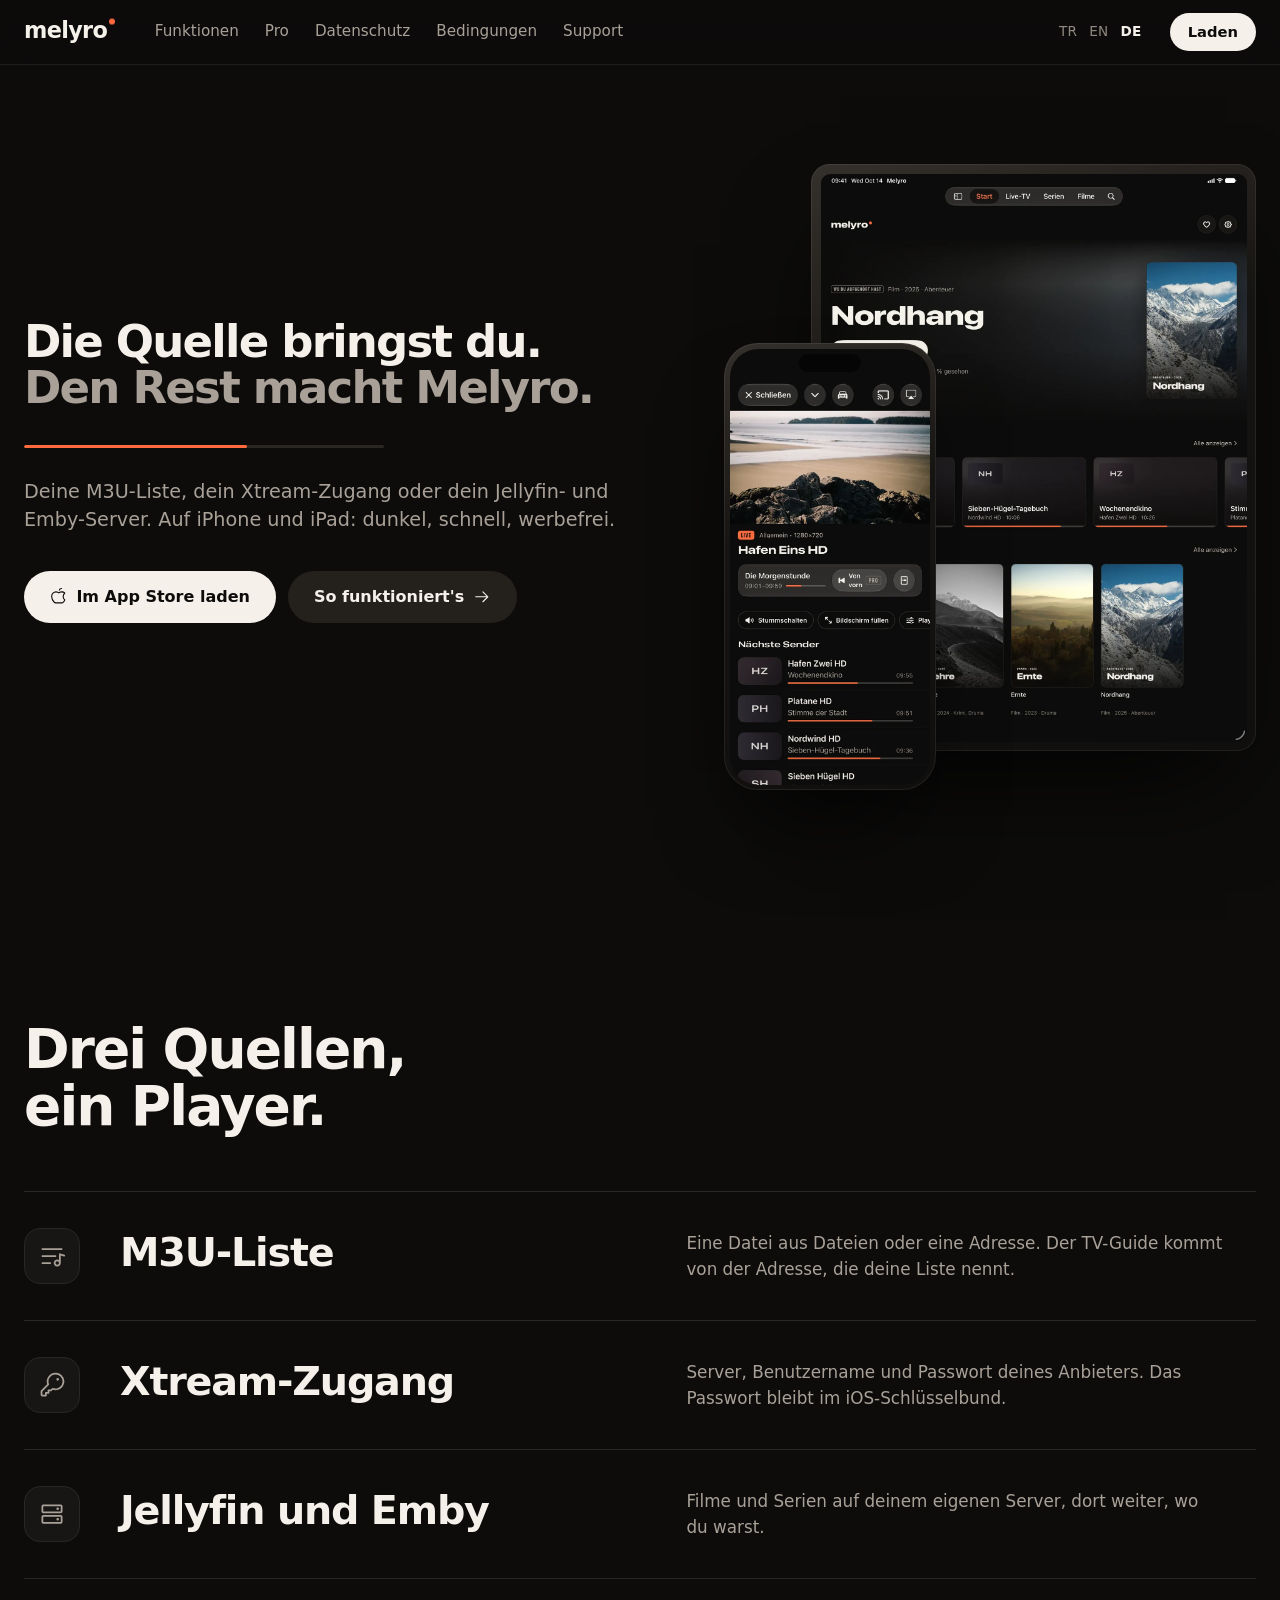
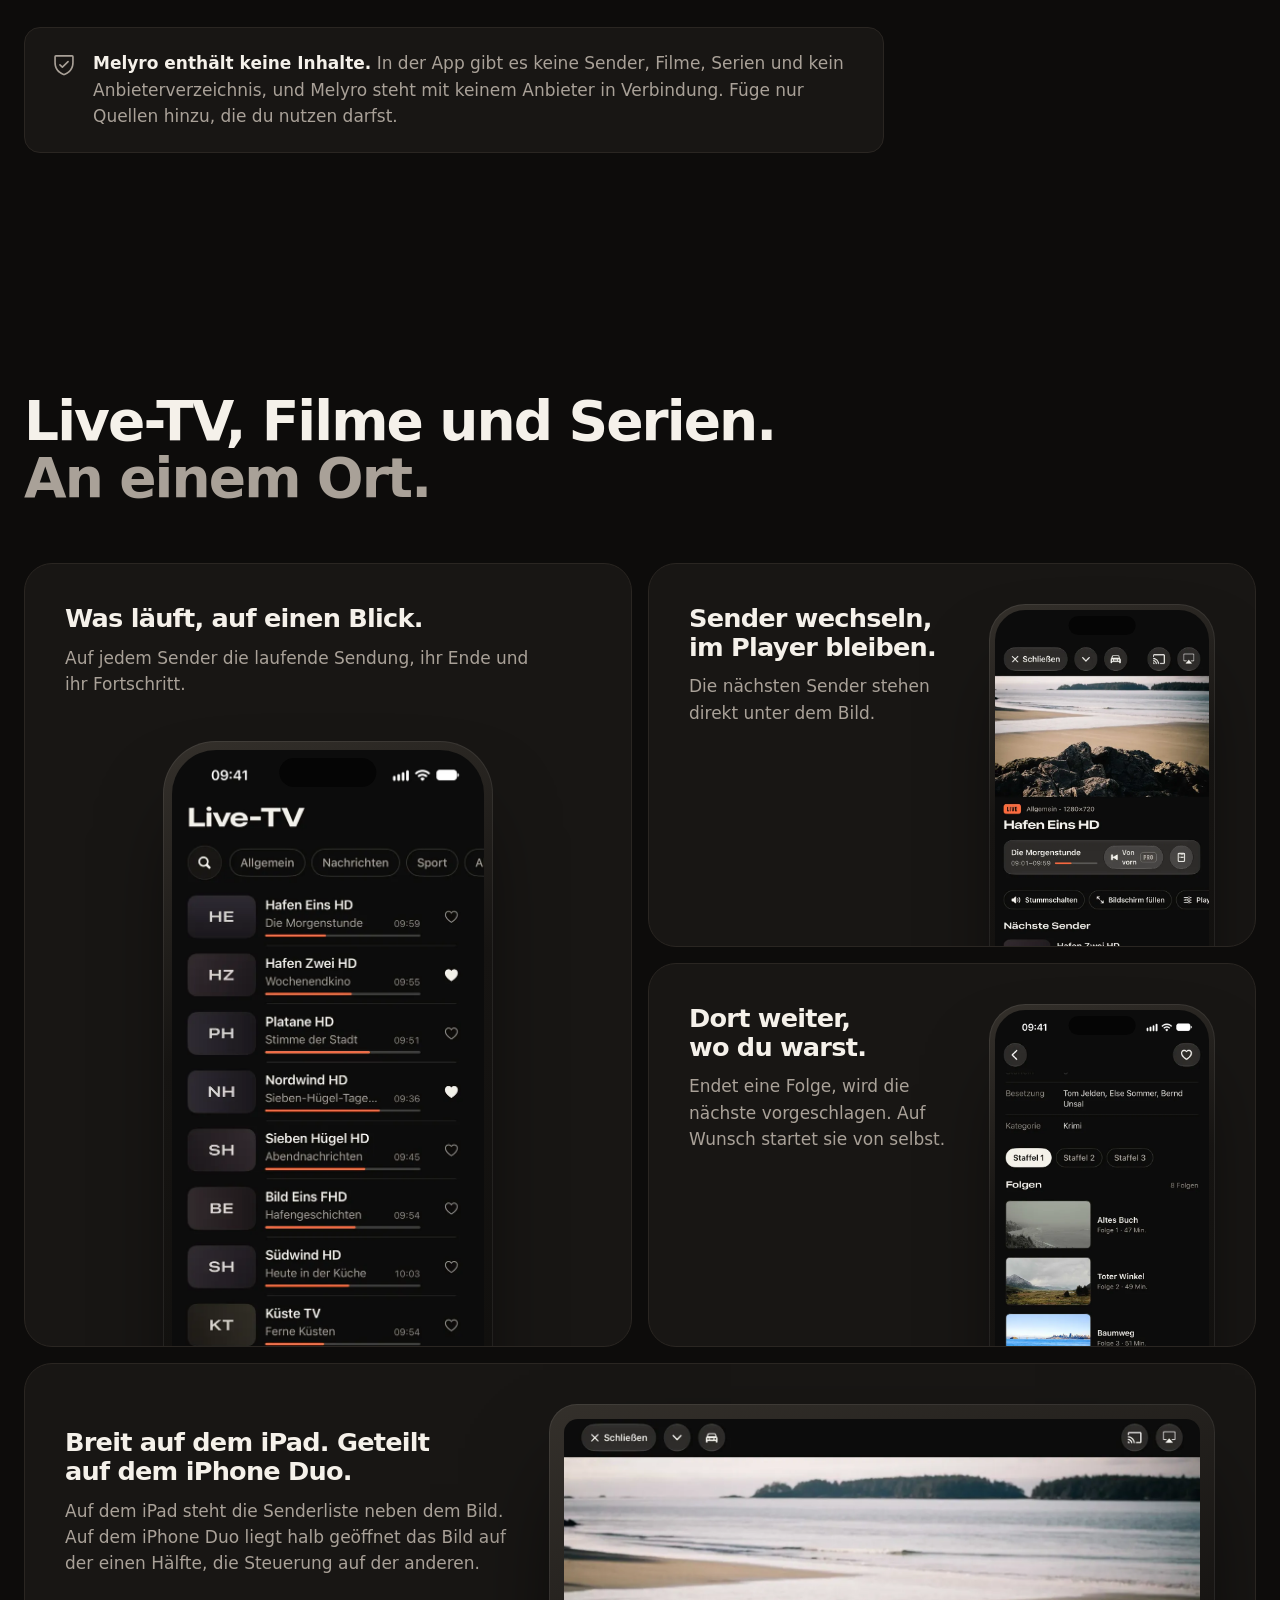
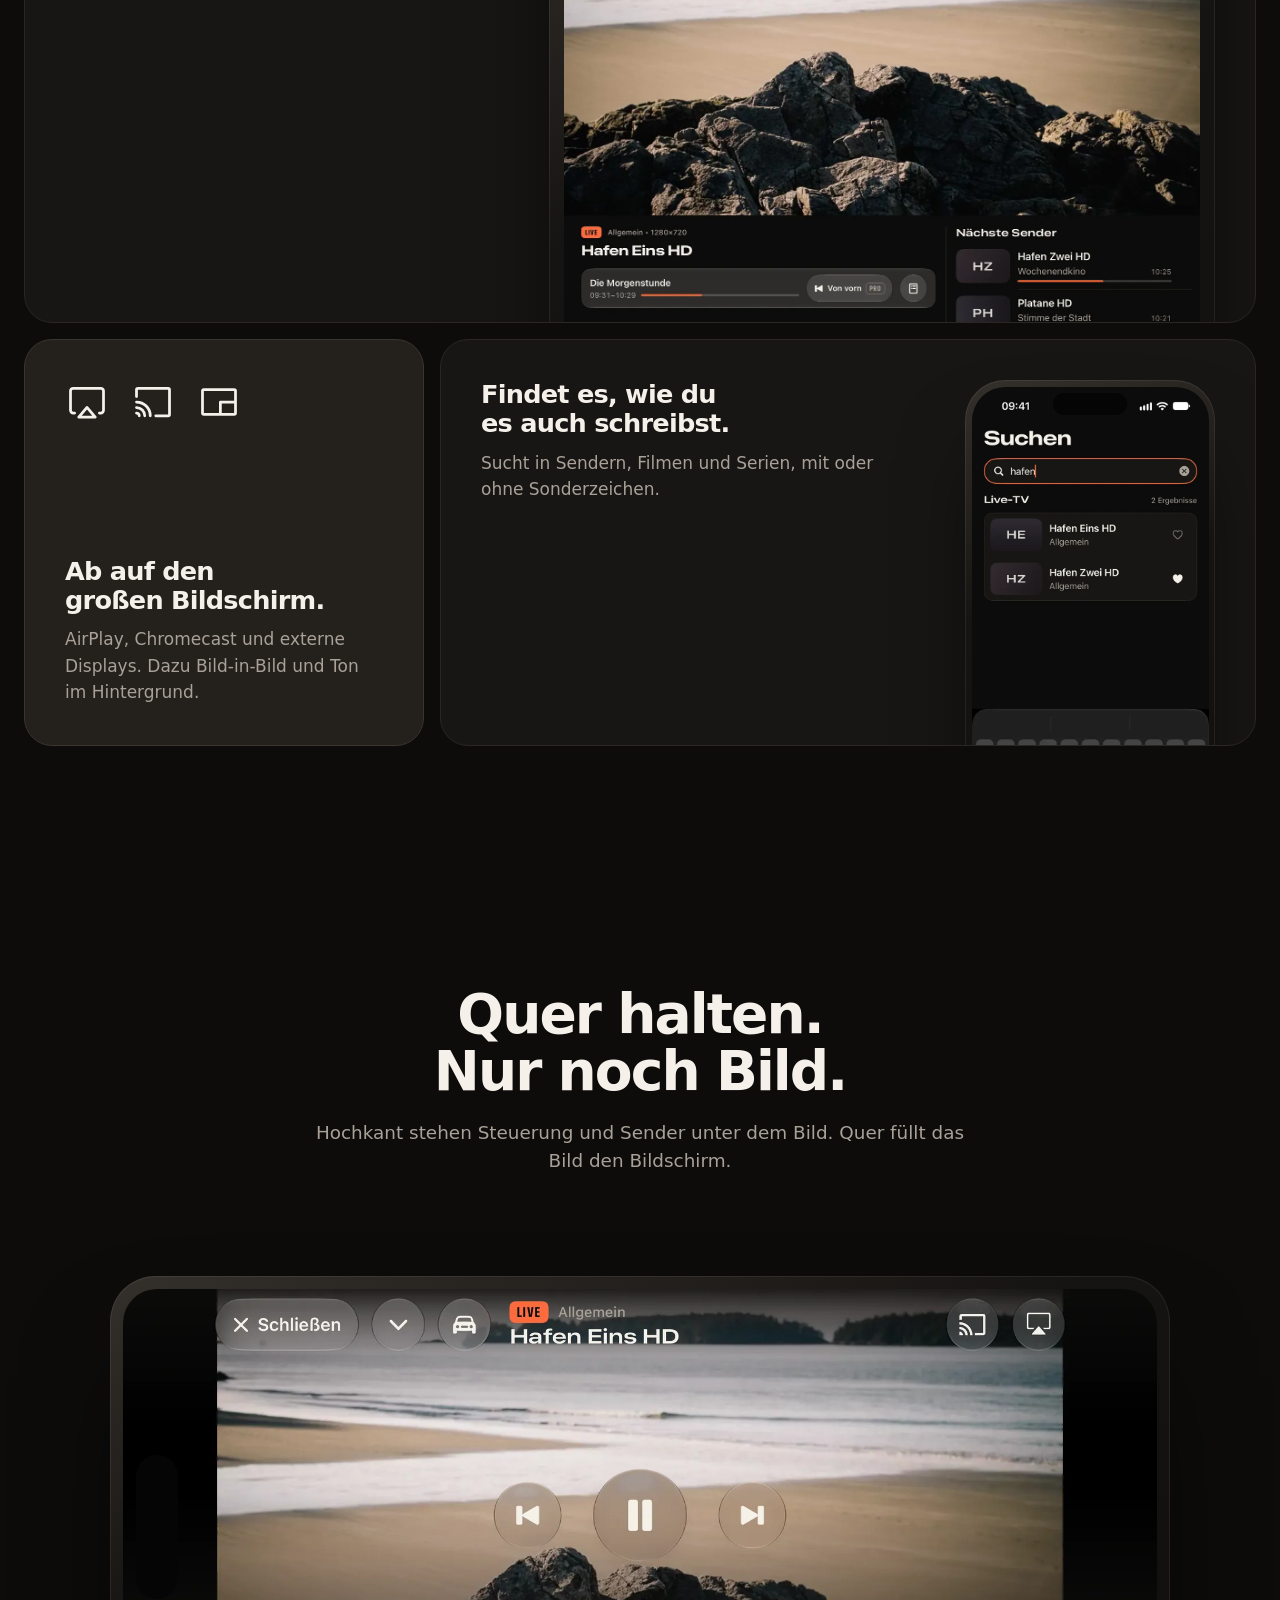
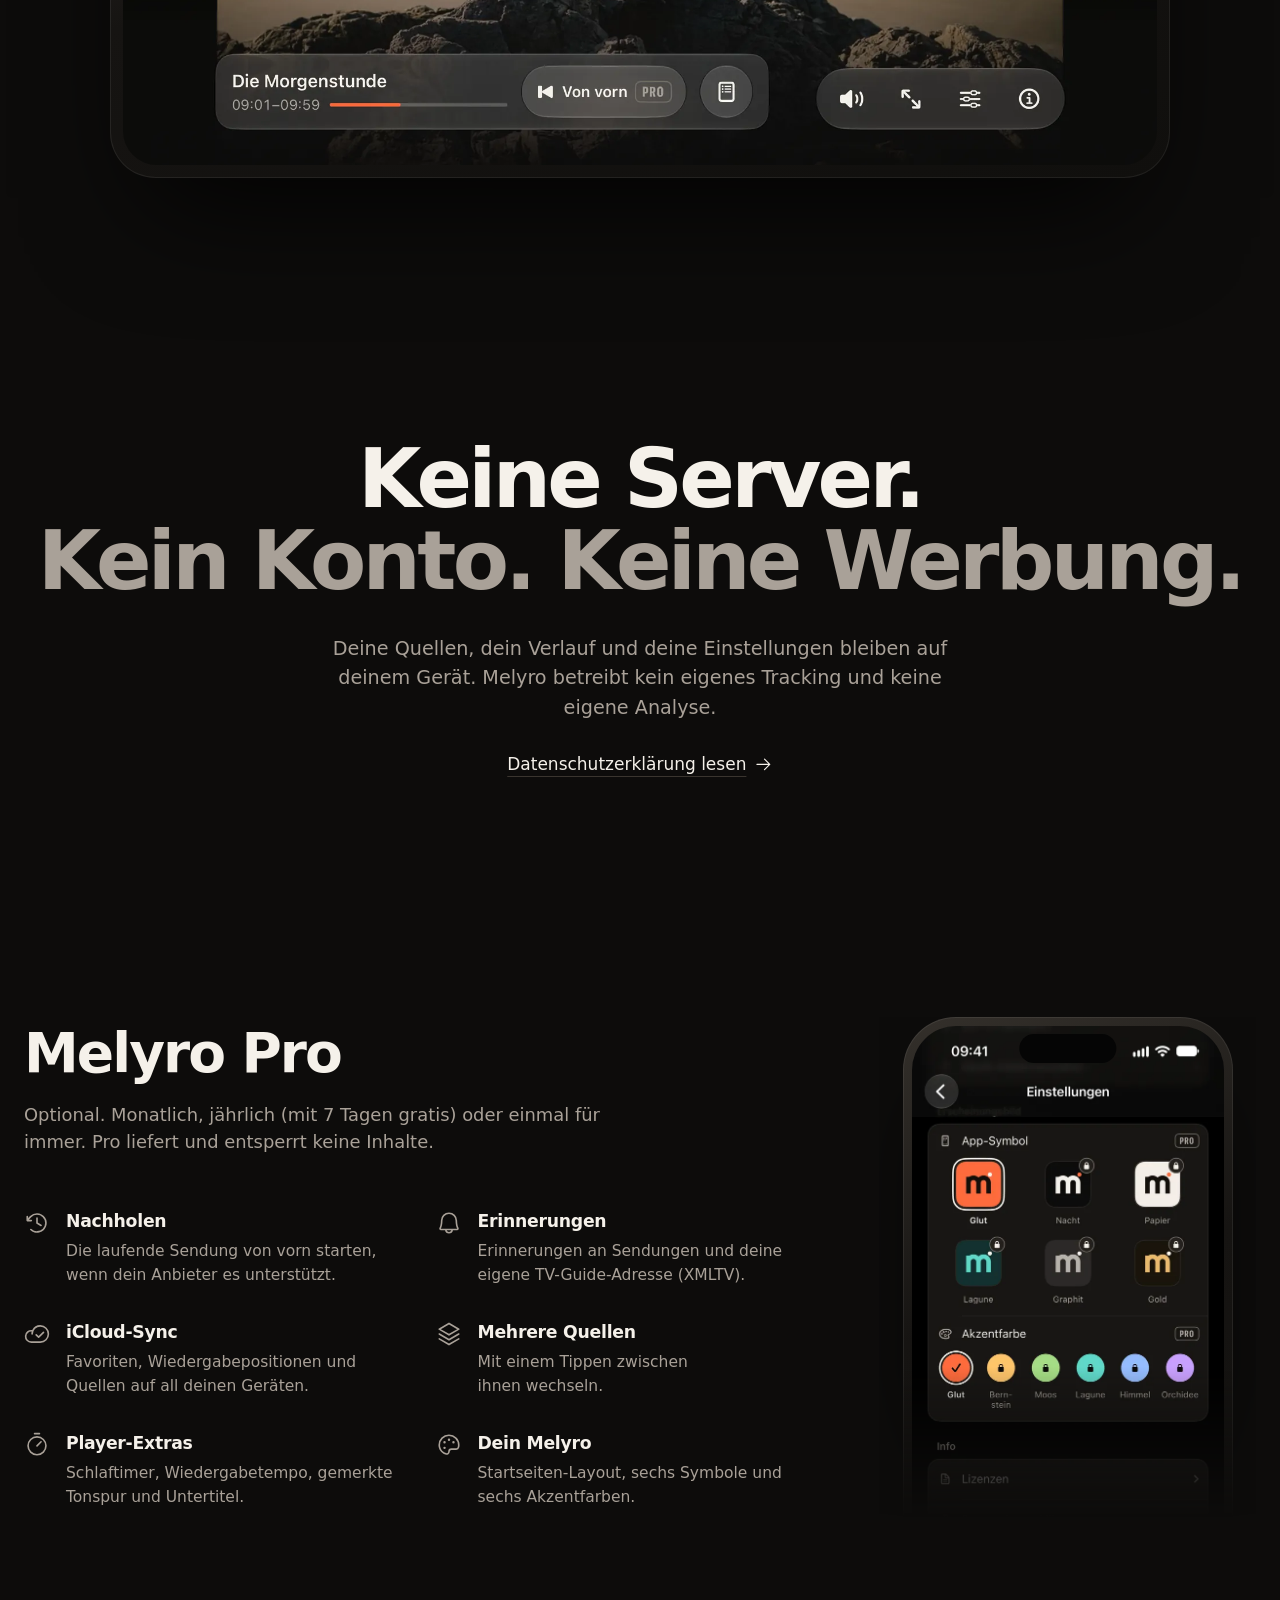
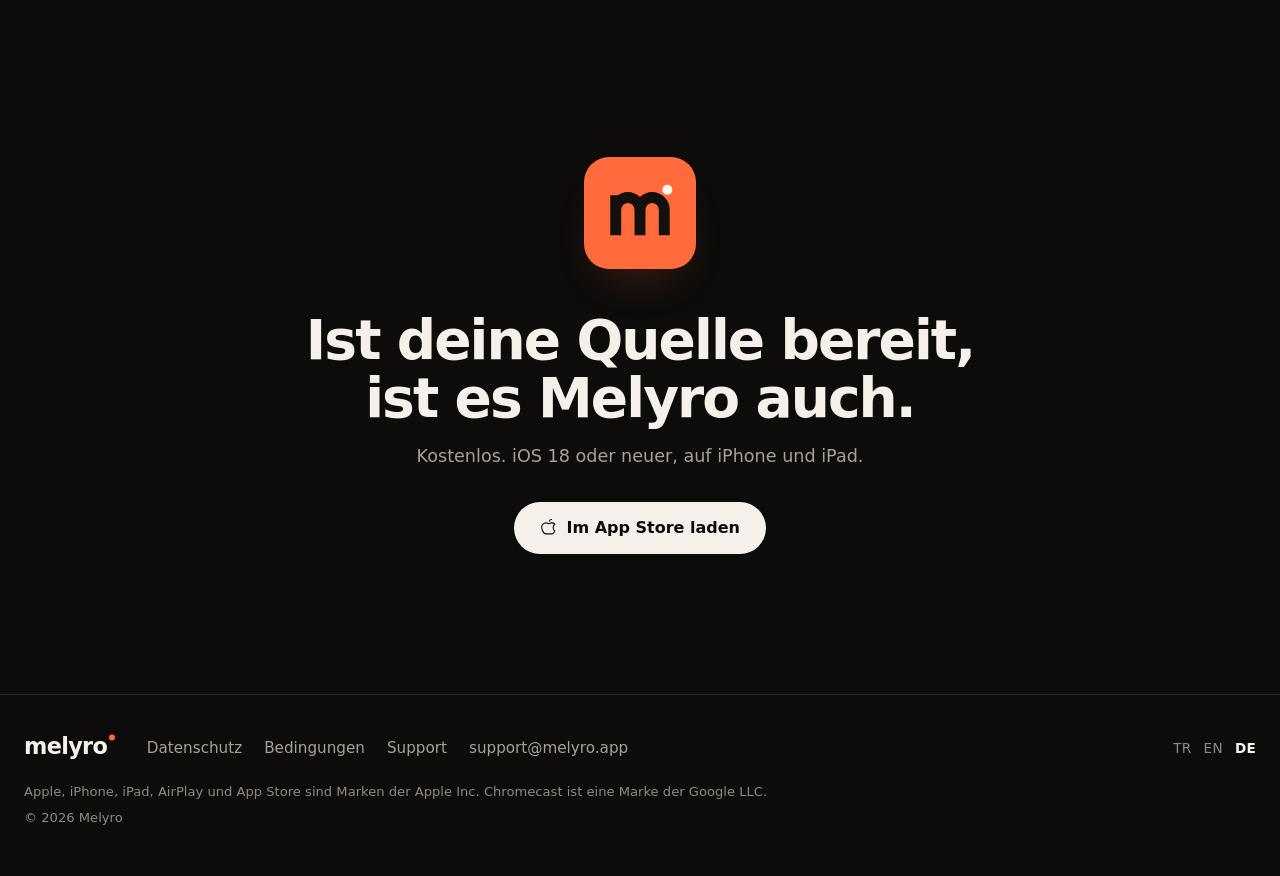
==== commit 53c90f06: "Terms of use (TR/EN/DE) and Terms links on all pages Co-Authored-By: Claude Opus 5.5 <noreply@anthro" ====
--- a/index-de.html
+++ b/index-de.html
@@ -34,6 +34,7 @@
       <a href="#ozellikler">Funktionen</a>
       <a href="#pro">Pro</a>
       <a href="privacy-de.html">Datenschutz</a>
+      <a href="terms-de.html">Bedingungen</a>
       <a href="support.html#de">Support</a>
     </nav>
     <div class="langs" role="group" aria-label="Sprache"><a href="index.html" hreflang="tr" lang="tr">TR</a><a href="index-en.html" hreflang="en" lang="en">EN</a><strong aria-current="page">DE</strong></div>
@@ -158,6 +159,7 @@
     <a class="brand" href="index-de.html" aria-label="Melyro"><span class="wm">melyro<span class="lamp" aria-hidden="true"></span></span></a>
     <nav aria-label="Melyro">
       <a href="privacy-de.html">Datenschutz</a>
+      <a href="terms-de.html">Bedingungen</a>
       <a href="support.html#de">Support</a>
       <a href="mailto:support@melyro.app">support@melyro.app</a>
     </nav>
